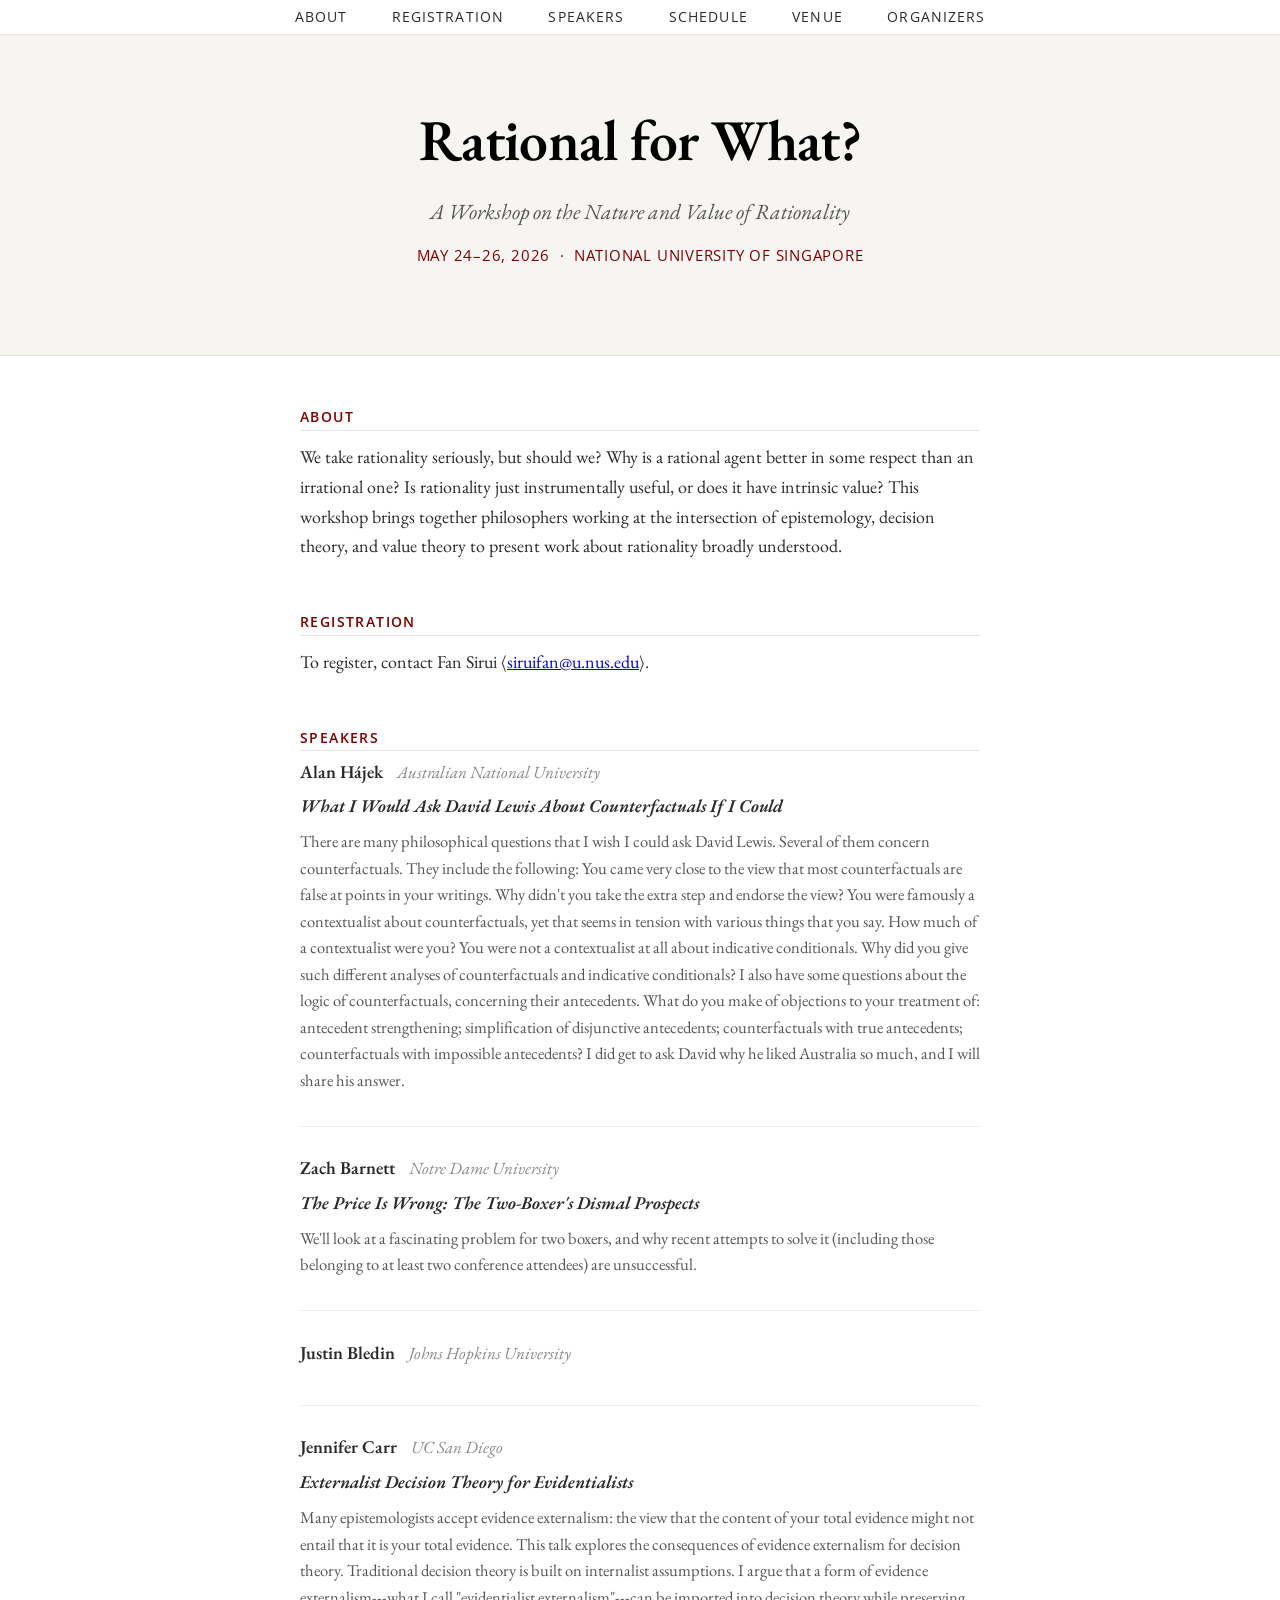
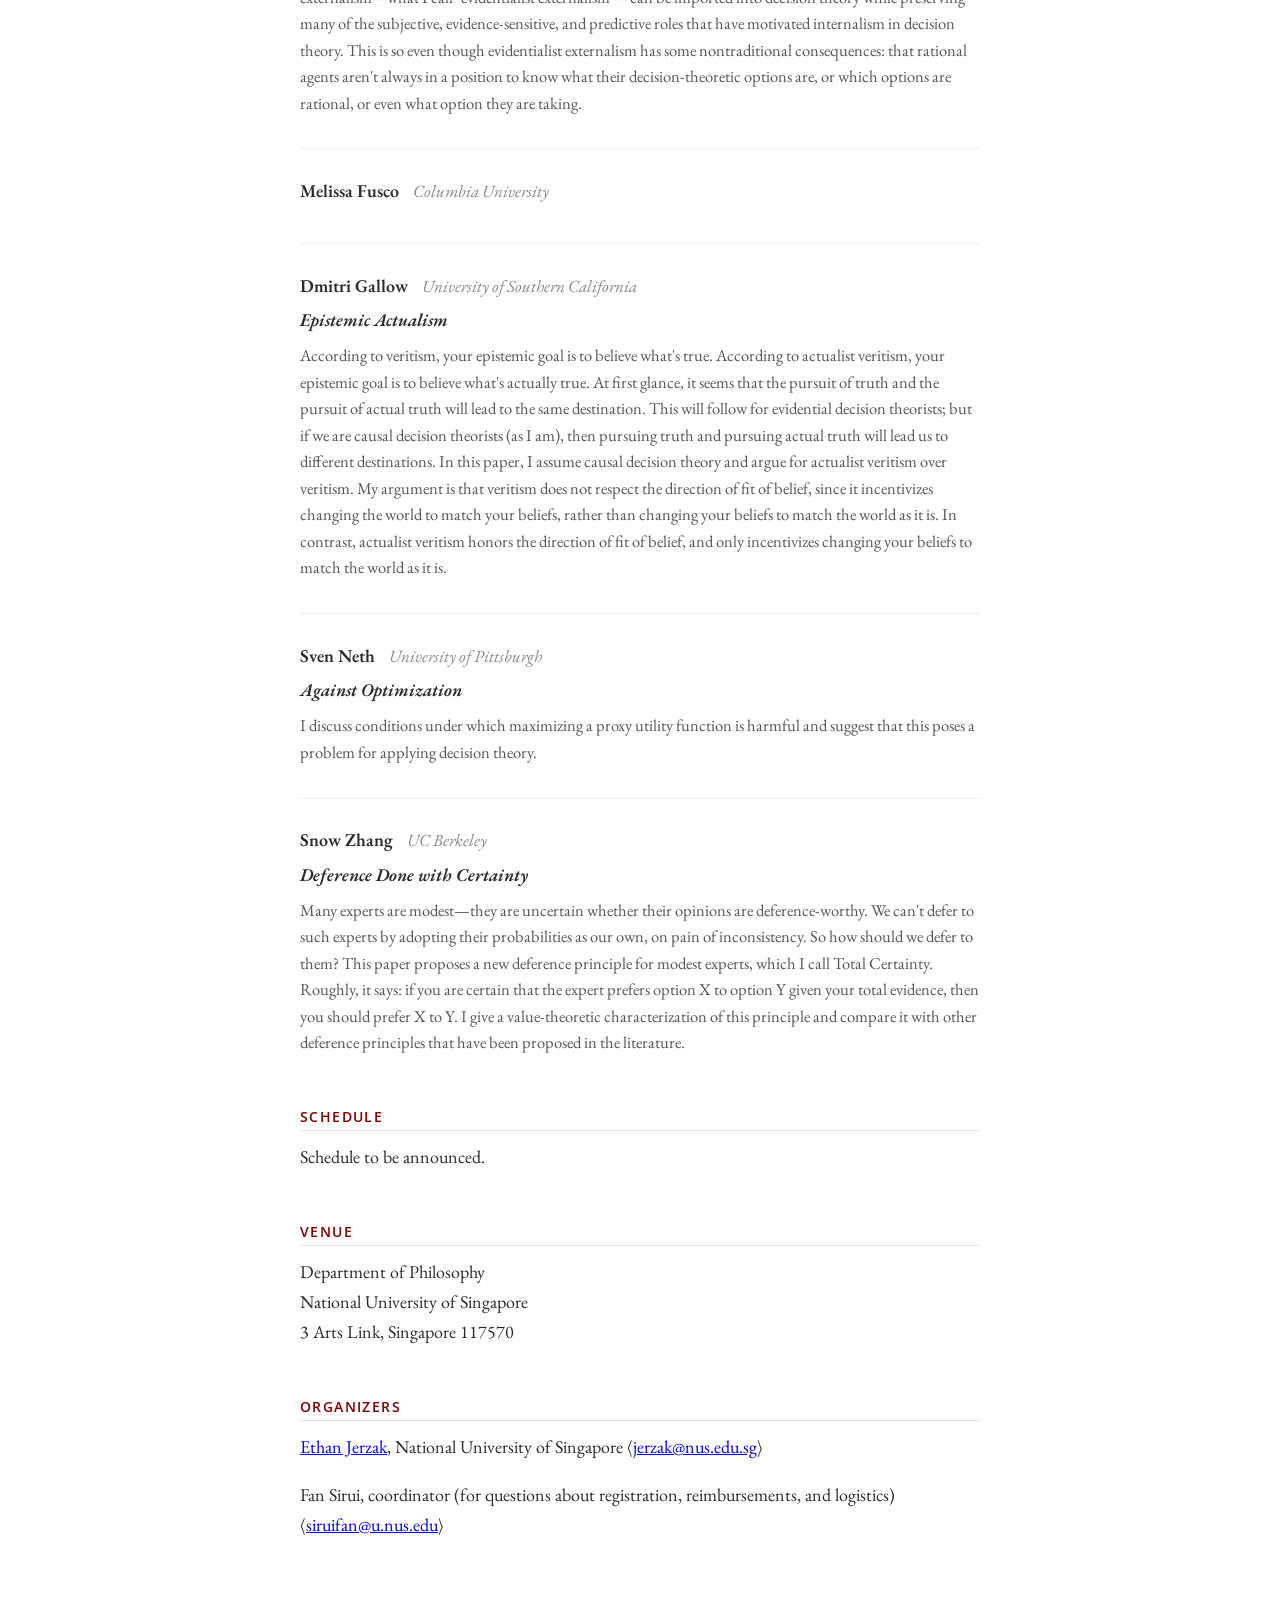
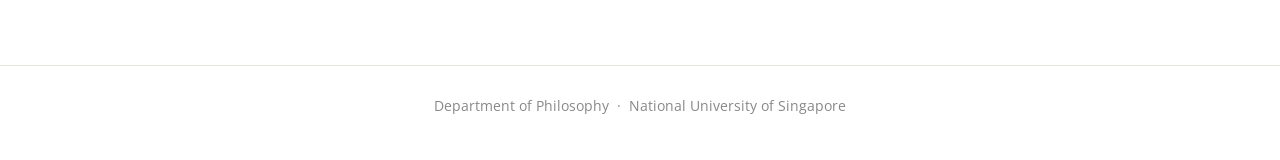
==== index.html @ e876db24 "Add registration" ====
<!DOCTYPE html>
<html lang="en">
<head>
  <meta name="viewport" content="width=device-width, initial-scale=1.0" />
  <meta http-equiv="Content-Type" content="text/html; charset=utf-8" />
  <title>Rational for What?</title>
  <link rel="stylesheet" href="conference.css" type="text/css" />
  <link href="https://fonts.googleapis.com/css2?family=EB+Garamond:ital,wght@0,400;0,600;1,400&family=Open+Sans:wght@400;600&display=swap" rel="stylesheet">
</head>
<body>

<nav>
  <a href="#about">about</a>
  <a href="#registration">registration</a>
  <a href="#speakers">speakers</a>
  <a href="#schedule">schedule</a>
  <a href="#venue">venue</a>
  <a href="#organizers">organizers</a>
</nav>

<header>
  <h1>Rational for What?</h1>
  <p class="subtitle">A Workshop on the Nature and Value of Rationality</p>
  <p class="details">May 24–26, 2026 &nbsp;·&nbsp; National University of Singapore</p>
</header>

<main>

  <section id="about">
    <h2>About</h2>
    <p>We take rationality seriously, but should we? Why is a rational agent better in some respect than an irrational one? Is rationality just instrumentally useful, or does it have intrinsic value? This workshop brings together philosophers working at the intersection of epistemology, decision theory, and value theory to present work about rationality broadly understood.</p>
  </section>

  <section id="registration">
    <h2>Registration</h2>
    <p>To register, contact Fan Sirui &langle;<a href="mailto:siruifan@u.nus.edu">siruifan@u.nus.edu</a>&rangle;.</p>
  </section>

  <section id="speakers">
    <h2>Speakers</h2>
    <div class="speaker-cards">

      <div class="speaker-card">
        <div class="speaker-header">
          <a class="name-link" href="https://researchportalplus.anu.edu.au/en/persons/alan-hajek/"><span class="name">Alan Hájek</span></a> <span class="affil">Australian National University</span>
        </div>
        <p class="talk-title">What I Would Ask David Lewis About Counterfactuals If I Could</p>
        <p class="talk-abstract">There are many philosophical questions that I wish I could ask David Lewis. Several of them concern counterfactuals. They include the following: You came very close to the view that most counterfactuals are false at points in your writings. Why didn't you take the extra step and endorse the view? You were famously a contextualist about counterfactuals, yet that seems in tension with various things that you say. How much of a contextualist were you? You were not a contextualist at all about indicative conditionals. Why did you give such different analyses of counterfactuals and indicative conditionals? I also have some questions about the logic of counterfactuals, concerning their antecedents. What do you make of objections to your treatment of: antecedent strengthening; simplification of disjunctive antecedents; counterfactuals with true antecedents; counterfactuals with impossible antecedents? I did get to ask David why he liked Australia so much, and I will share his answer.</p>
      </div>

      <div class="speaker-card">
        <div class="speaker-header">
          <a class="name-link" href="https://sites.google.com/view/zachbarnett"><span class="name">Zach Barnett</span></a> <span class="affil">Notre Dame University</span>
        </div>
        <p class="talk-title">The Price Is Wrong: The Two-Boxer's Dismal Prospects</p>
        <p class="talk-abstract">We'll look at a fascinating problem for two boxers, and why recent attempts to solve it (including those belonging to at least two conference attendees) are unsuccessful.</p>
      </div>

      <div class="speaker-card">
        <div class="speaker-header">
          <a class="name-link" href="https://www.jbledin.com/"><span class="name">Justin Bledin</span></a> <span class="affil">Johns Hopkins University</span>
        </div>
      </div>

      <div class="speaker-card">
        <div class="speaker-header">
          <a class="name-link" href="https://philosophyfaculty.ucsd.edu/~j2carr/"><span class="name">Jennifer Carr</span></a> <span class="affil">UC San Diego</span>
        </div>
        <p class="talk-title">Externalist Decision Theory for Evidentialists</p>
        <p class="talk-abstract">Many epistemologists accept <em>evidence externalism</em>: the view that the content of your total evidence might not entail that it is your total evidence. This talk explores the consequences of evidence externalism for decision theory. Traditional decision theory is built on internalist assumptions. I argue that a form of evidence externalism---what I call "evidentialist externalism"---can be imported into decision theory while preserving many of the subjective, evidence-sensitive, and predictive roles that have motivated internalism in decision theory. This is so even though evidentialist externalism has some nontraditional consequences: that rational agents aren't always in a position to know what their decision-theoretic options are, or which options are rational, or even what option they are taking.</p>
      </div>

      <div class="speaker-card">
        <div class="speaker-header">
          <a class="name-link" href="https://philosophy.columbia.edu/content/melissa-fusco"><span class="name">Melissa Fusco</span></a> <span class="affil">Columbia University</span>
        </div>
      </div>

      <div class="speaker-card">
        <div class="speaker-header">
          <a class="name-link" href="https://www.jdmitrigallow.com/"><span class="name">Dmitri Gallow</span></a> <span class="affil">University of Southern California</span>
        </div>
        <p class="talk-title">Epistemic Actualism</p>
        <p class="talk-abstract">According to veritism, your epistemic goal is to believe what's true. According to <em>actualist</em> veritism, your epistemic goal is to believe what's <em>actually</em> true. At first glance, it seems that the pursuit of truth and the pursuit of actual truth will lead to the same destination. This will follow for evidential decision theorists; but if we are causal decision theorists (as I am), then pursuing truth and pursuing actual truth will lead us to different destinations. In this paper, I assume causal decision theory and argue for actualist veritism over veritism. My argument is that veritism does not respect the direction of fit of belief, since it incentivizes changing the world to match your beliefs, rather than changing your beliefs to match the world as it is. In contrast, actualist veritism honors the direction of fit of belief, and only incentivizes changing your beliefs to match the world as it is.</p>
      </div>

      <div class="speaker-card">
        <div class="speaker-header">
          <a class="name-link" href="https://www.ocf.berkeley.edu/~nethsven/"><span class="name">Sven Neth</span></a> <span class="affil">University of Pittsburgh</span>
        </div>
        <p class="talk-title">Against Optimization</p>
        <p class="talk-abstract">I discuss conditions under which maximizing a proxy utility function is harmful and suggest that this poses a problem for applying decision theory.</p>
      </div>

      <div class="speaker-card">
        <div class="speaker-header">
          <a class="name-link" href="https://sites.google.com/berkeley.edu/xueyin-snow-zhang"><span class="name">Snow Zhang</span></a> <span class="affil">UC Berkeley</span>
        </div>
        <p class="talk-title">Deference Done with Certainty</p>
        <p class="talk-abstract">Many experts are modest&mdash;they are uncertain whether their opinions are deference-worthy. We can't defer to such experts by adopting their probabilities as our own, on pain of inconsistency. So how should we defer to them? This paper proposes a new deference principle for modest experts, which I call Total Certainty. Roughly, it says: if you are certain that the expert prefers option X to option Y given your total evidence, then you should prefer X to Y. I give a value-theoretic characterization of this principle and compare it with other deference principles that have been proposed in the literature.</p>
      </div>

    </div>
  </section>

  <section id="schedule">
    <h2>Schedule</h2>
    <p>Schedule to be announced.</p>
  </section>

  <section id="venue">
    <h2>Venue</h2>
    <p>Department of Philosophy<br>
    National University of Singapore<br>
    3 Arts Link, Singapore 117570</p>
  </section>

  <section id="organizers">
    <h2>Organizers</h2>
    <p><a href="https://ocf.berkeley.edu/~jerzak">Ethan Jerzak</a>, National University of Singapore &langle;<a href="mailto:jerzak@nus.edu.sg">jerzak@nus.edu.sg</a>&rangle;</p>
    <p>Fan Sirui, coordinator (for questions about registration, reimbursements, and logistics) &langle;<a href="mailto:siruifan@u.nus.edu">siruifan@u.nus.edu</a>&rangle;</p>
  </section>

</main>

<footer>
  <p>Department of Philosophy &nbsp;·&nbsp; National University of Singapore</p>
</footer>

</body>
</html>
---- conference.css ----
@import url("reset.css");

:root {
  --maroon: #800000;
  --text: #2a2a2a;
  --light: #f7f5f2;
  --muted: #888;
  --max-width: 680px;
}

html {
  font-family: 'EB Garamond', Georgia, serif;
  font-size: 18px;
  background: white;
  color: var(--text);
}

body {
  margin: 0;
  padding: 0;
}

/* ── Nav ── */

nav {
  position: fixed;
  top: 0;
  left: 0;
  right: 0;
  background: white;
  border-bottom: 1px solid #e8e4e0;
  padding: 0.7em 0;
  text-align: center;
  z-index: 100;
  font-family: 'Open Sans', sans-serif;
  font-size: 0.78rem;
  letter-spacing: 0.08em;
  text-transform: uppercase;
}

nav a {
  color: var(--text);
  text-decoration: none;
  margin: 0 1.4em;
}

nav a:hover {
  color: var(--maroon);
}

/* ── Header ── */

header {
  background: var(--light);
  text-align: center;
  padding: 6em 2em 4em;
  border-bottom: 1px solid #e8e4e0;
}

h1 {
  font-size: 3.2em;
  font-weight: 600;
  letter-spacing: -0.01em;
  line-height: 1.1;
  margin-bottom: 0.4em;
  color: black;
}

.subtitle {
  font-style: italic;
  font-size: 1.2em;
  color: #555;
  margin-bottom: 0.6em;
}

.details {
  font-family: 'Open Sans', sans-serif;
  font-size: 0.85rem;
  letter-spacing: 0.05em;
  text-transform: uppercase;
  color: var(--maroon);
}

/* ── Main content ── */

main {
  max-width: var(--max-width);
  margin: 0 auto;
  padding: 3em 2em 4em;
}

section {
  margin-bottom: 3em;
}

h2 {
  font-family: 'Open Sans', sans-serif;
  font-size: 0.78rem;
  font-weight: 600;
  letter-spacing: 0.1em;
  text-transform: uppercase;
  color: var(--maroon);
  margin-bottom: 0.8em;
  padding-bottom: 0.4em;
  border-bottom: 1px solid #e8e4e0;
}


p {
  line-height: 1.65;
  margin-bottom: 1em;
}

/* ── Speaker list ── */

.speaker-list {
  list-style: none;
  padding: 0;
  margin: 0;
}

.speaker-list li {
  padding: 0.55em 0;
  border-bottom: 1px solid #eee;
  display: flex;
  align-items: baseline;
  gap: 0.8em;
}

.speaker-list li:first-child {
  border-top: 1px solid #eee;
}

.name {
  font-weight: 600;
  min-width: 170px;
}

.name-link {
  color: inherit;
  text-decoration: none;
}

.name-link:hover {
  color: var(--maroon);
}

.affil {
  color: var(--muted);
  font-style: italic;
  font-size: 0.95em;
}

/* ── Speaker cards ── */

.speaker-cards {
  display: flex;
  flex-direction: column;
  gap: 1.8em;
}

.speaker-card {
  border-bottom: 1px solid #eee;
  padding-bottom: 1.8em;
}

.speaker-card:last-child {
  border-bottom: none;
  padding-bottom: 0;
}

.speaker-header {
  display: flex;
  align-items: baseline;
  gap: 0.8em;
  margin-bottom: 0.6em;
}

.talk-title {
  font-weight: 600;
  font-style: italic;
  margin-bottom: 0.4em;
}

.talk-abstract {
  color: #555;
  font-size: 0.92em;
  line-height: 1.6;
  margin-bottom: 0;
}

.editor-note {
  color: var(--muted);
  font-size: 0.85em;
  margin-top: 0.6em;
}

/* ── Footer ── */

footer {
  text-align: center;
  padding: 2em;
  font-family: 'Open Sans', sans-serif;
  font-size: 0.78rem;
  color: var(--muted);
  border-top: 1px solid #e8e4e0;
}

footer a {
  color: var(--muted);
  text-decoration: none;
}

footer a:hover {
  color: var(--maroon);
}

/* ── Mobile ── */

@media (max-width: 600px) {
  h1 {
    font-size: 2.2em;
  }

  nav a {
    margin: 0 0.8em;
  }

  .speaker-list li {
    flex-direction: column;
    gap: 0.1em;
  }

  .name {
    min-width: unset;
  }
}
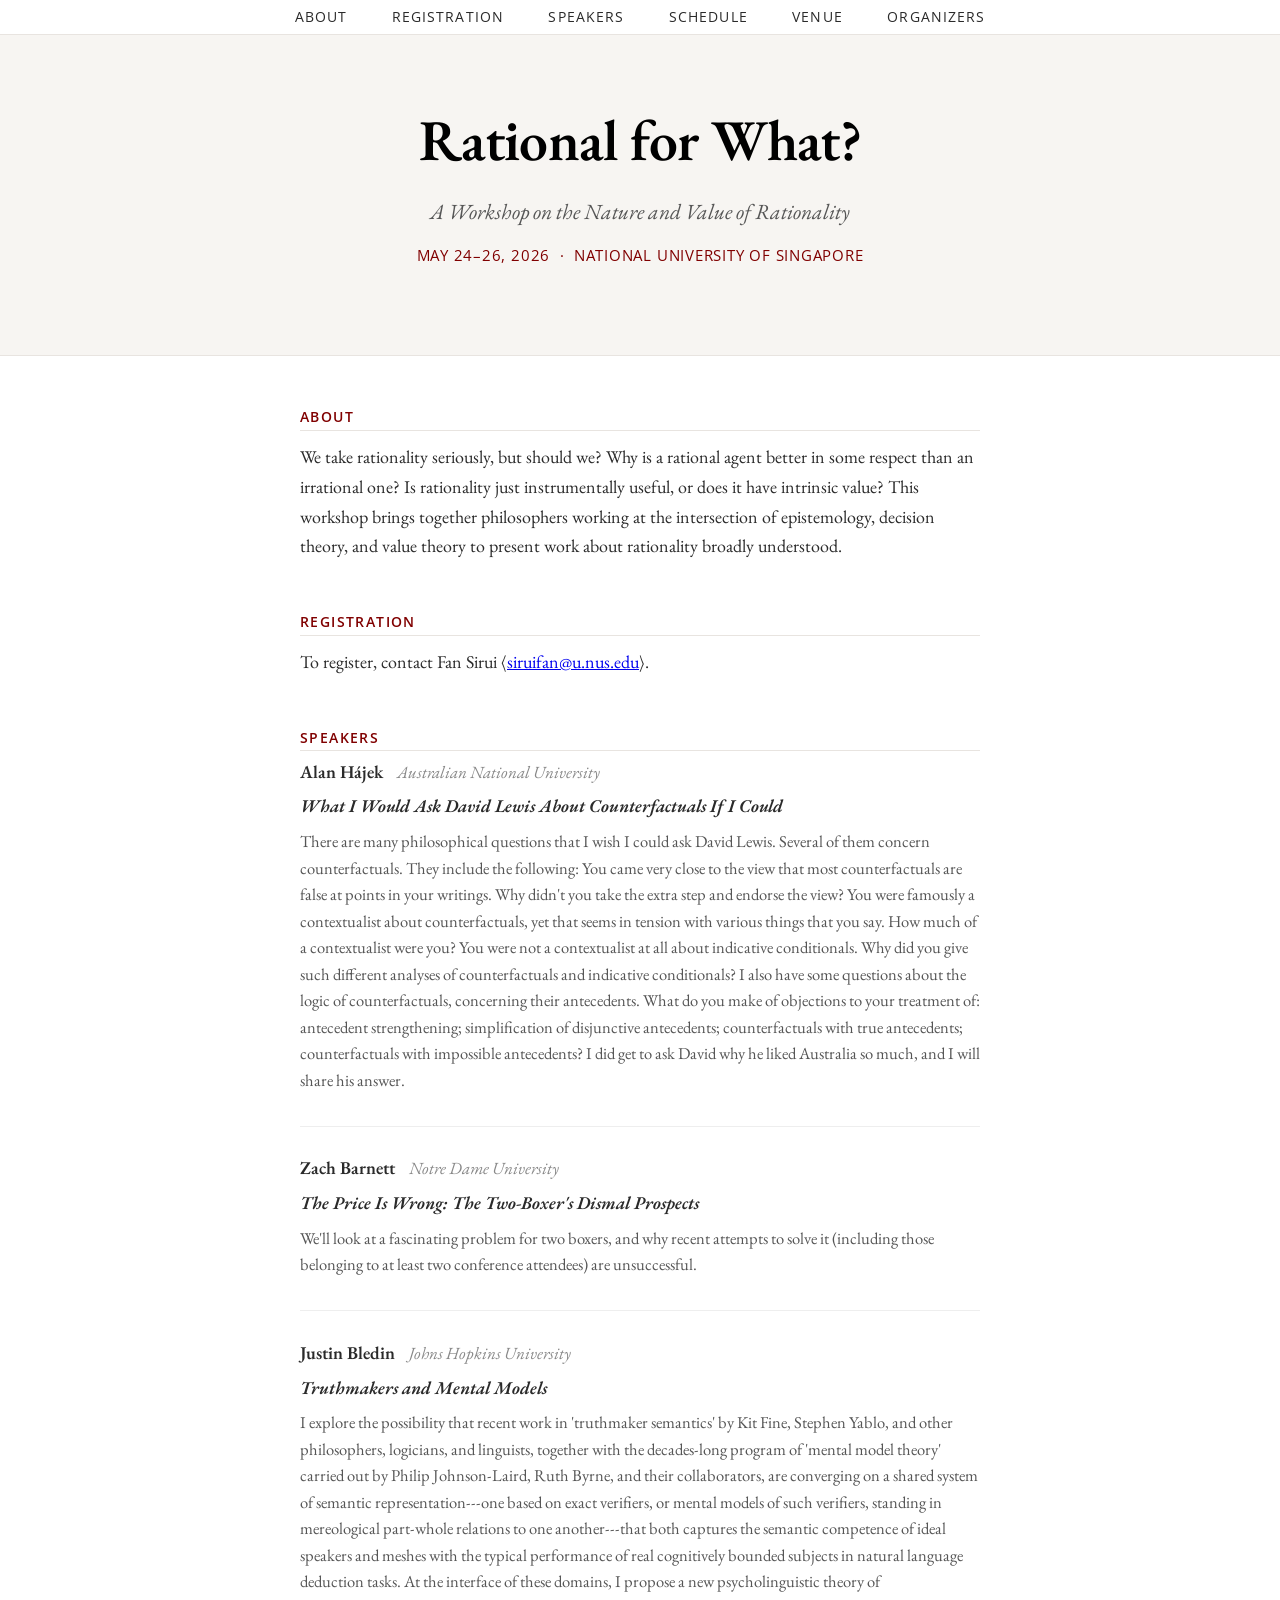
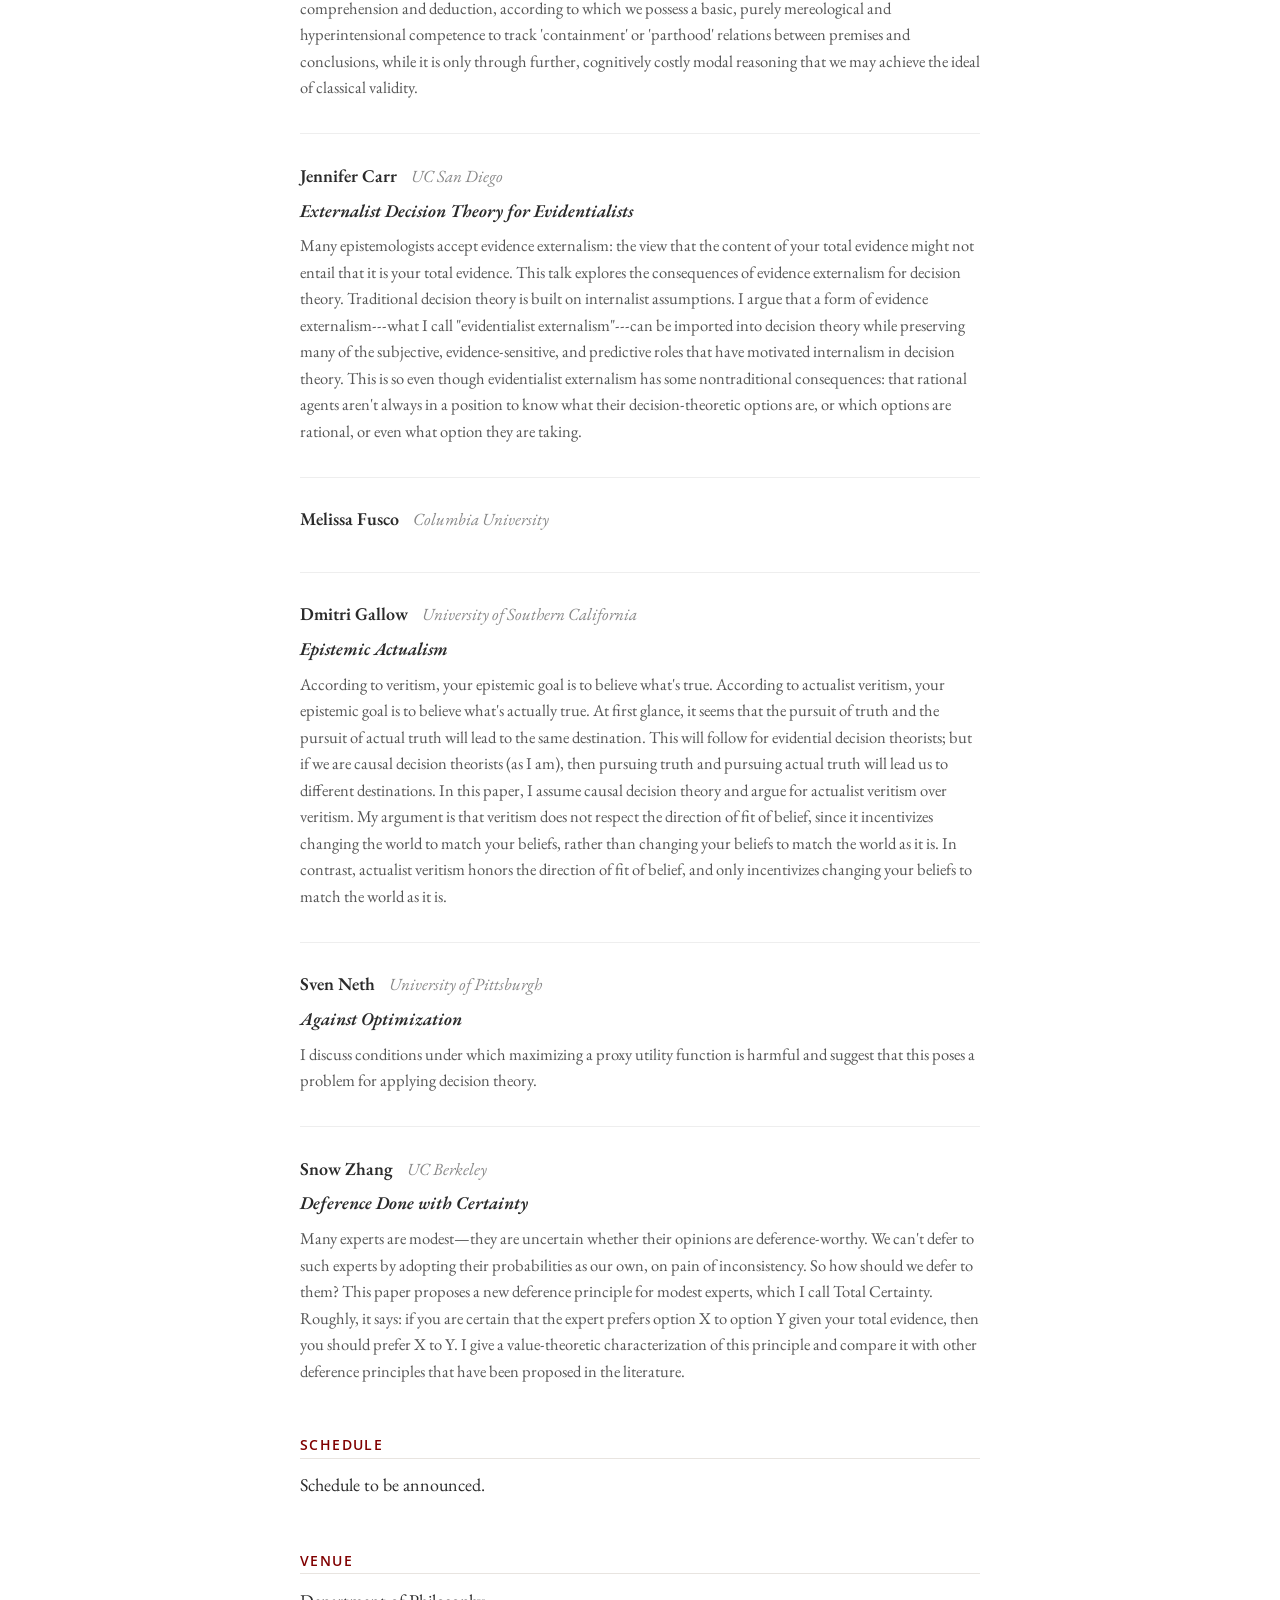
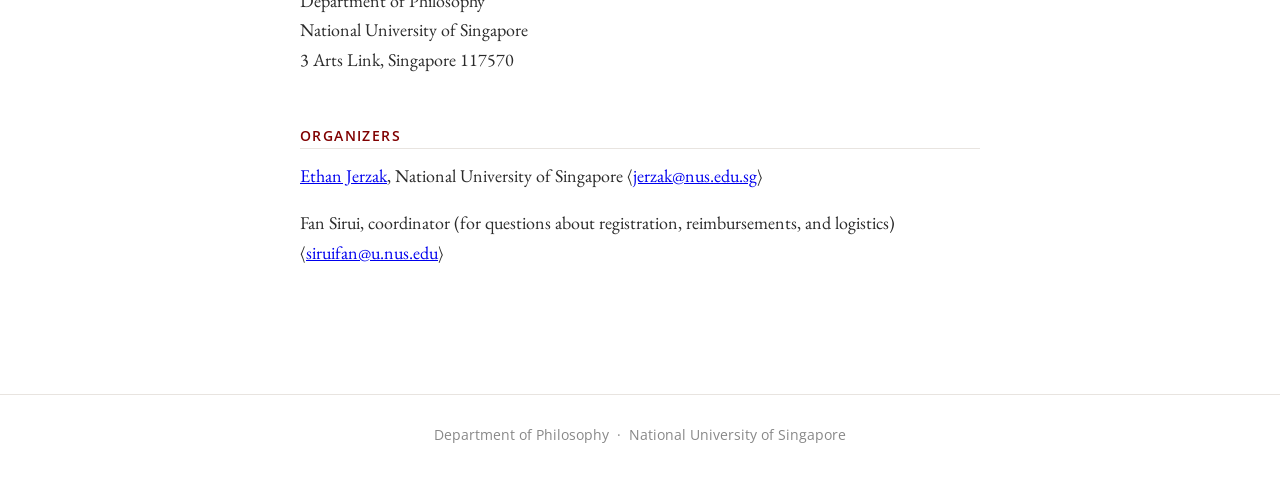
==== commit 4a7a692f: "Add Justin talk" ====
--- a/index.html
+++ b/index.html
@@ -60,6 +60,8 @@
         <div class="speaker-header">
           <a class="name-link" href="https://www.jbledin.com/"><span class="name">Justin Bledin</span></a> <span class="affil">Johns Hopkins University</span>
         </div>
+        <p class="talk-title">Truthmakers and Mental Models</p>
+        <p class="talk-abstract">I explore the possibility that recent work in 'truthmaker semantics' by Kit Fine, Stephen Yablo, and other philosophers, logicians, and linguists, together with the decades-long program of 'mental model theory' carried out by Philip Johnson-Laird, Ruth Byrne, and their collaborators, are converging on a shared system of semantic representation---one based on exact verifiers, or mental models of such verifiers, standing in mereological part-whole relations to one another---that both captures the semantic competence of ideal speakers and meshes with the typical performance of real cognitively bounded subjects in natural language deduction tasks. At the interface of these domains, I propose a new psycholinguistic theory of comprehension and deduction, according to which we possess a basic, purely mereological and hyperintensional competence to track 'containment' or 'parthood' relations between premises and conclusions, while it is only through further, cognitively costly modal reasoning that we may achieve the ideal of classical validity.</p>
       </div>
 
       <div class="speaker-card">
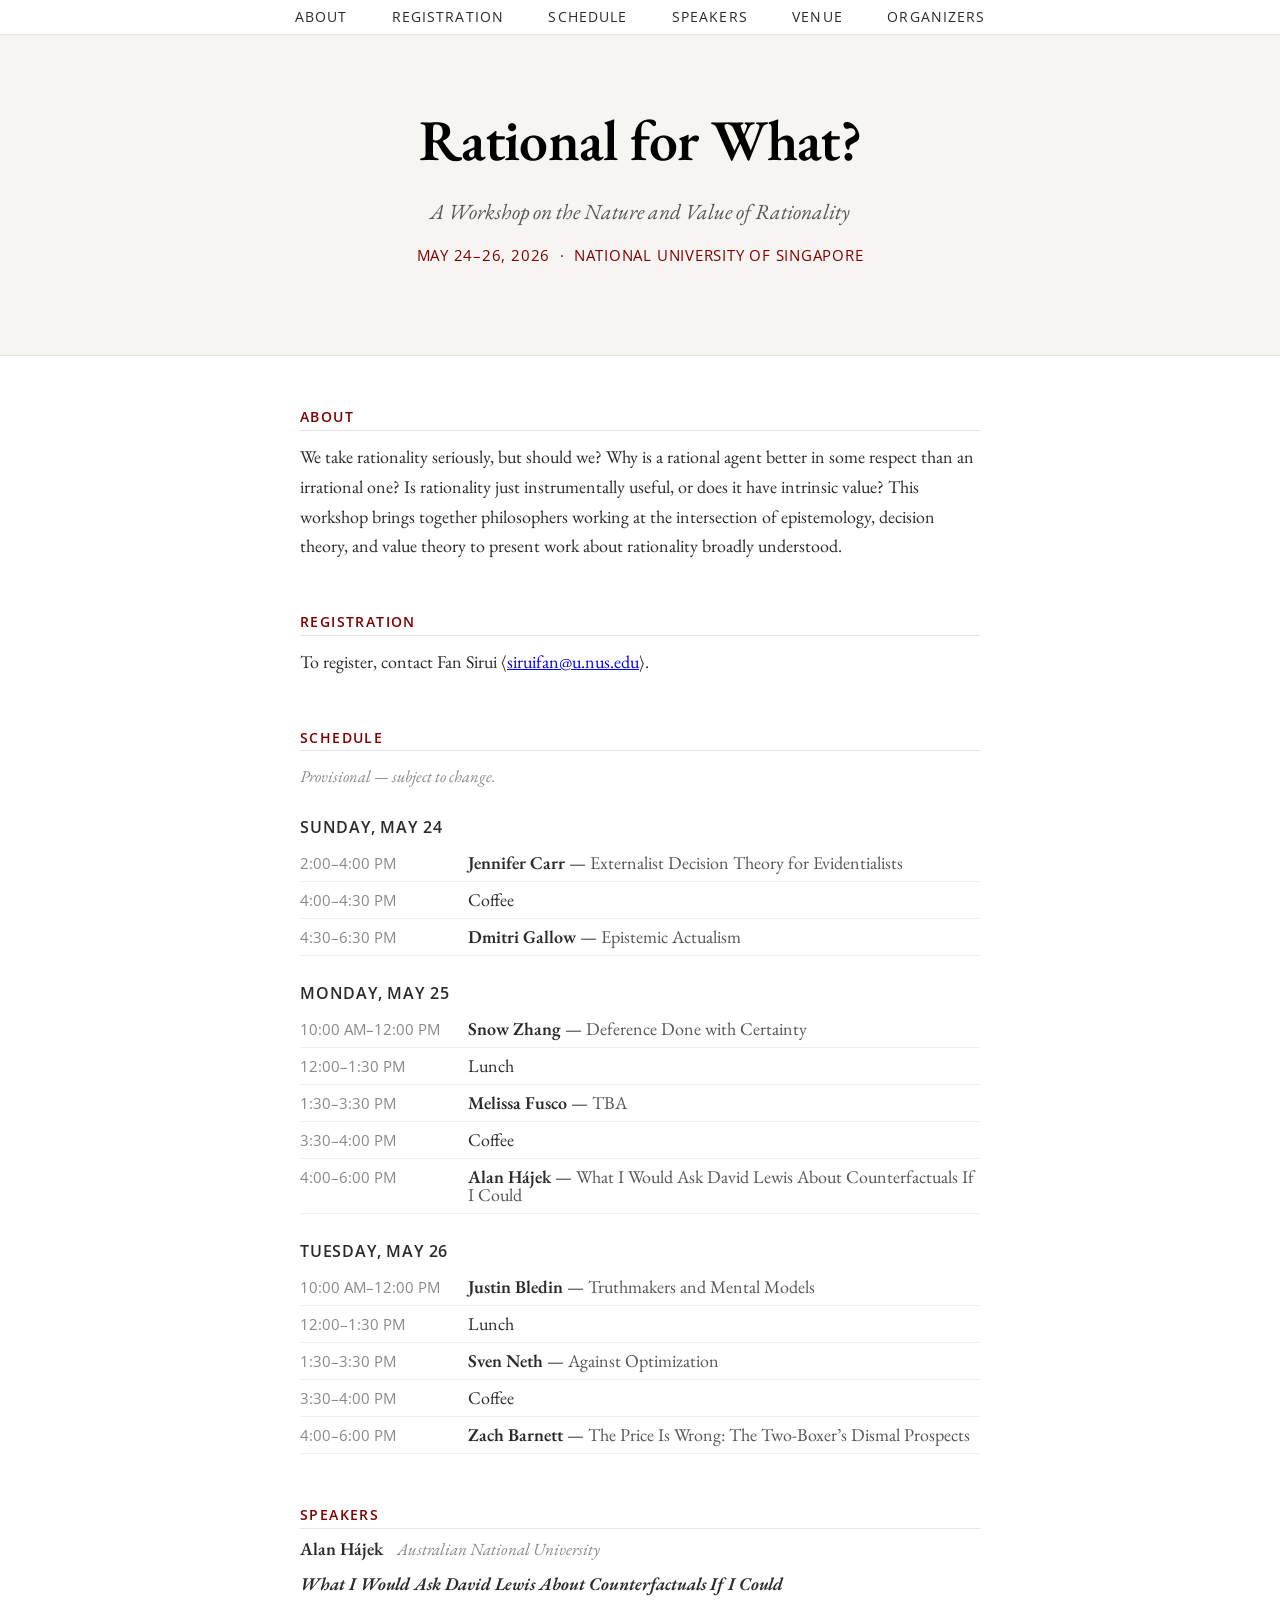
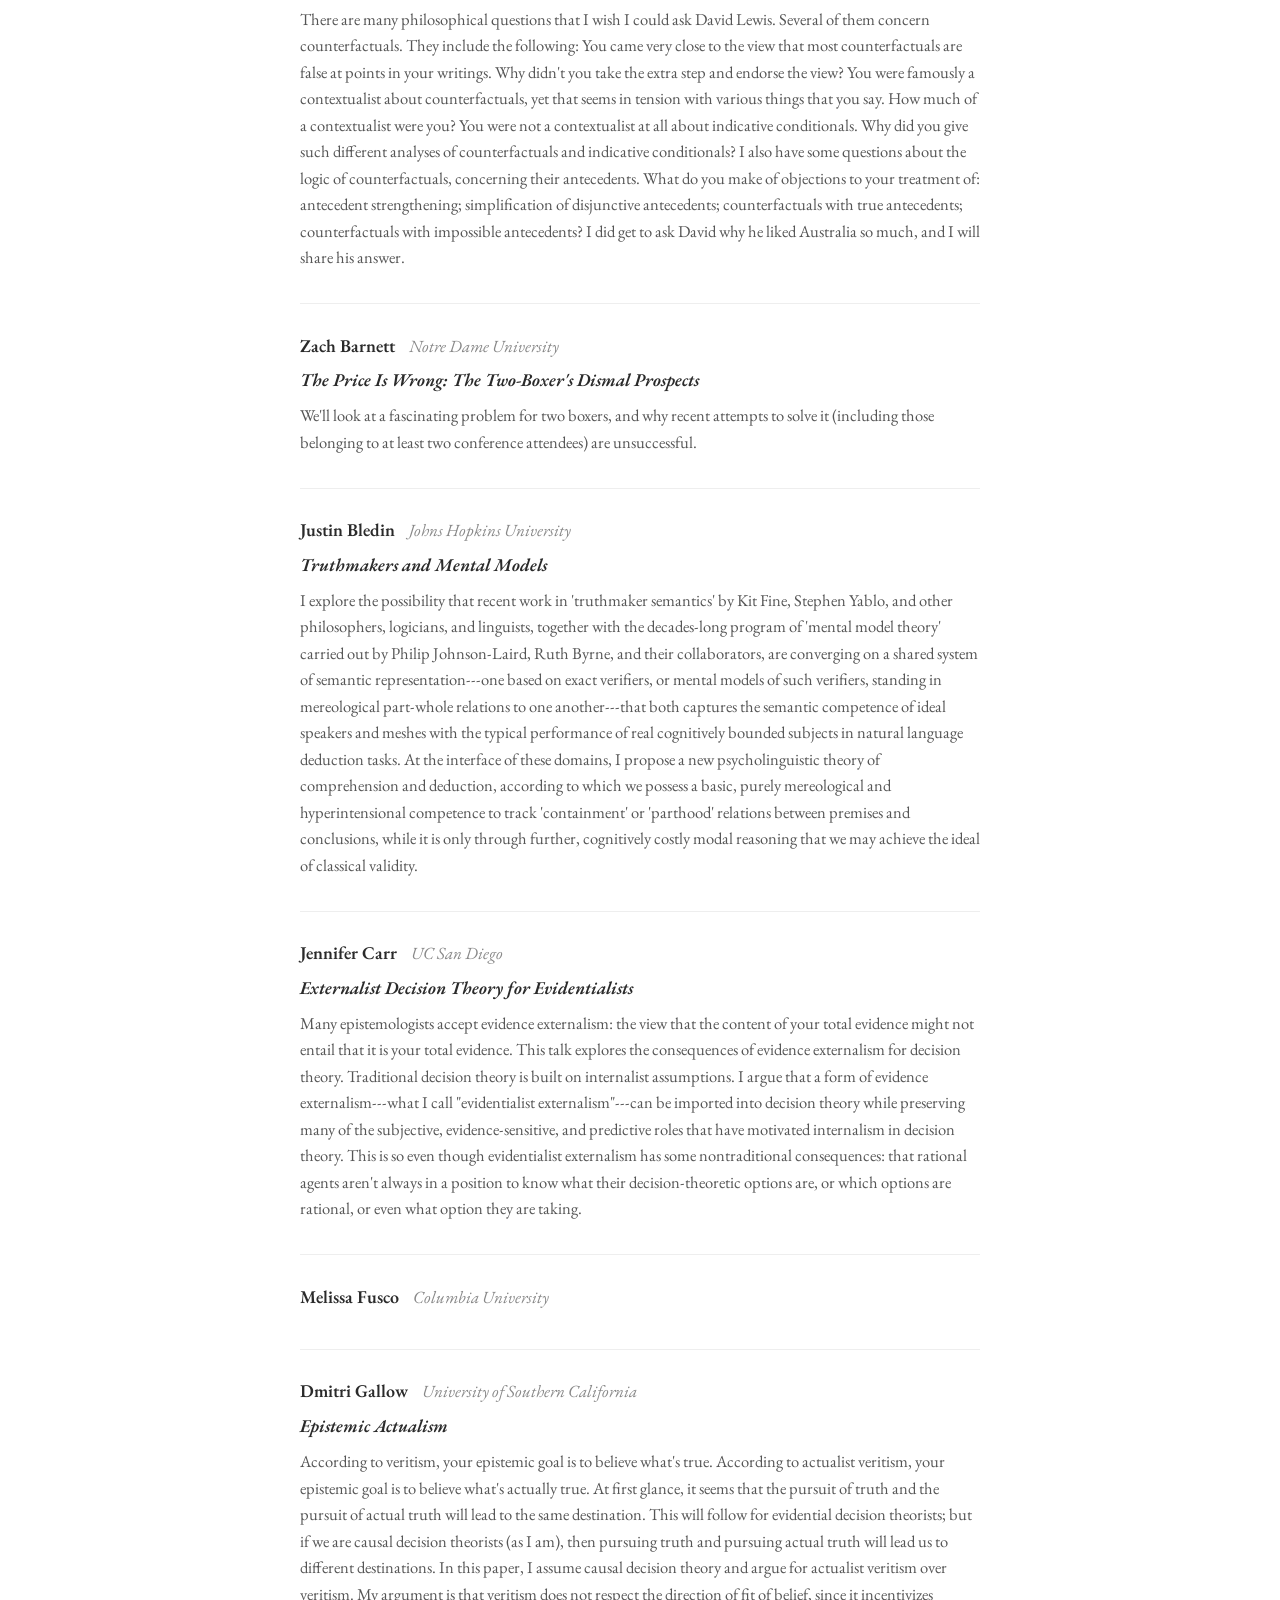
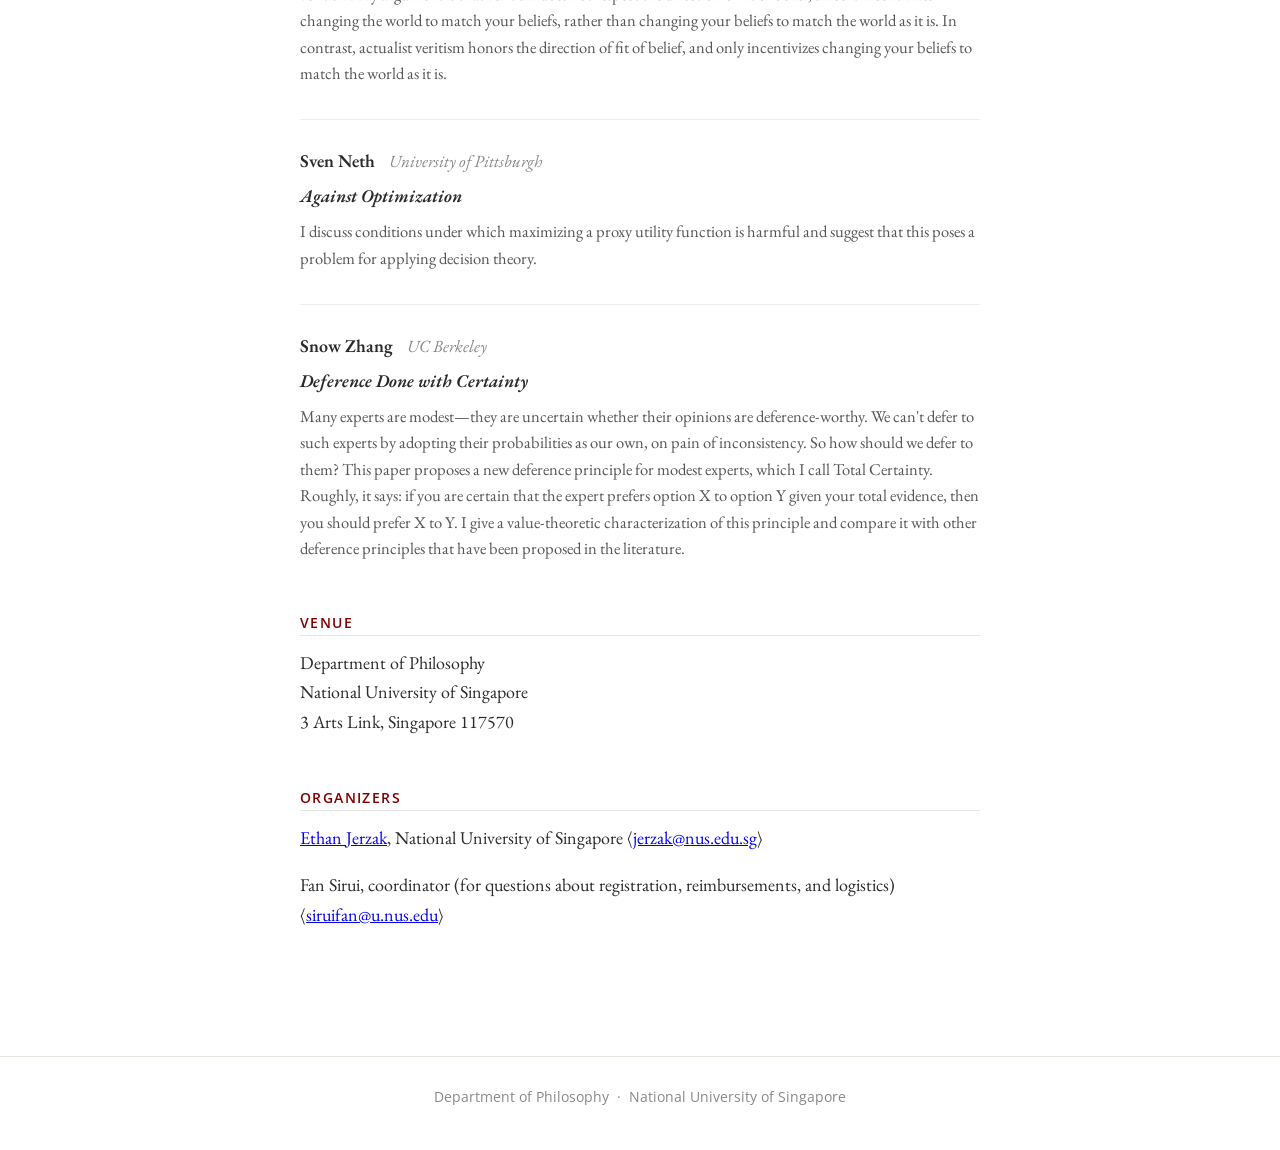
==== commit e45ee108: "Schedule up" ====
--- a/index.html
+++ b/index.html
@@ -12,8 +12,8 @@
 <nav>
   <a href="#about">about</a>
   <a href="#registration">registration</a>
+  <a href="#schedule">schedule</a>
   <a href="#speakers">speakers</a>
-  <a href="#schedule">schedule</a>
   <a href="#venue">venue</a>
   <a href="#organizers">organizers</a>
 </nav>
@@ -36,11 +36,41 @@
     <p>To register, contact Fan Sirui &langle;<a href="mailto:siruifan@u.nus.edu">siruifan@u.nus.edu</a>&rangle;.</p>
   </section>
 
+  <section id="schedule">
+    <h2>Schedule</h2>
+    <p class="schedule-note">Provisional &mdash; subject to change.</p>
+
+    <h3 class="schedule-day">Sunday, May 24</h3>
+    <ul class="schedule-list">
+      <li><span class="time">2:00&ndash;4:00 PM</span><span class="entry"><span class="sched-speaker">Jennifer Carr</span> &mdash; <a class="sched-title-link" href="#speaker-carr"><em class="sched-title">Externalist Decision Theory for Evidentialists</em></a></span></li>
+      <li><span class="time">4:00&ndash;4:30 PM</span><span class="entry">Coffee</span></li>
+      <li><span class="time">4:30&ndash;6:30 PM</span><span class="entry"><span class="sched-speaker">Dmitri Gallow</span> &mdash; <a class="sched-title-link" href="#speaker-gallow"><em class="sched-title">Epistemic Actualism</em></a></span></li>
+    </ul>
+
+    <h3 class="schedule-day">Monday, May 25</h3>
+    <ul class="schedule-list">
+      <li><span class="time">10:00 AM&ndash;12:00 PM</span><span class="entry"><span class="sched-speaker">Snow Zhang</span> &mdash; <a class="sched-title-link" href="#speaker-zhang"><em class="sched-title">Deference Done with Certainty</em></a></span></li>
+      <li><span class="time">12:00&ndash;1:30 PM</span><span class="entry">Lunch</span></li>
+      <li><span class="time">1:30&ndash;3:30 PM</span><span class="entry"><span class="sched-speaker">Melissa Fusco</span> &mdash; <a class="sched-title-link" href="#speaker-fusco"><em class="sched-title">TBA</em></a></span></li>
+      <li><span class="time">3:30&ndash;4:00 PM</span><span class="entry">Coffee</span></li>
+      <li><span class="time">4:00&ndash;6:00 PM</span><span class="entry"><span class="sched-speaker">Alan H&aacute;jek</span> &mdash; <a class="sched-title-link" href="#speaker-hajek"><em class="sched-title">What I Would Ask David Lewis About Counterfactuals If I Could</em></a></span></li>
+    </ul>
+
+    <h3 class="schedule-day">Tuesday, May 26</h3>
+    <ul class="schedule-list">
+      <li><span class="time">10:00 AM&ndash;12:00 PM</span><span class="entry"><span class="sched-speaker">Justin Bledin</span> &mdash; <a class="sched-title-link" href="#speaker-bledin"><em class="sched-title">Truthmakers and Mental Models</em></a></span></li>
+      <li><span class="time">12:00&ndash;1:30 PM</span><span class="entry">Lunch</span></li>
+      <li><span class="time">1:30&ndash;3:30 PM</span><span class="entry"><span class="sched-speaker">Sven Neth</span> &mdash; <a class="sched-title-link" href="#speaker-neth"><em class="sched-title">Against Optimization</em></a></span></li>
+      <li><span class="time">3:30&ndash;4:00 PM</span><span class="entry">Coffee</span></li>
+      <li><span class="time">4:00&ndash;6:00 PM</span><span class="entry"><span class="sched-speaker">Zach Barnett</span> &mdash; <a class="sched-title-link" href="#speaker-barnett"><em class="sched-title">The Price Is Wrong: The Two-Boxer&rsquo;s Dismal Prospects</em></a></span></li>
+    </ul>
+  </section>
+
   <section id="speakers">
     <h2>Speakers</h2>
     <div class="speaker-cards">
 
-      <div class="speaker-card">
+      <div class="speaker-card" id="speaker-hajek">
         <div class="speaker-header">
           <a class="name-link" href="https://researchportalplus.anu.edu.au/en/persons/alan-hajek/"><span class="name">Alan Hájek</span></a> <span class="affil">Australian National University</span>
         </div>
@@ -48,7 +78,7 @@
         <p class="talk-abstract">There are many philosophical questions that I wish I could ask David Lewis. Several of them concern counterfactuals. They include the following: You came very close to the view that most counterfactuals are false at points in your writings. Why didn't you take the extra step and endorse the view? You were famously a contextualist about counterfactuals, yet that seems in tension with various things that you say. How much of a contextualist were you? You were not a contextualist at all about indicative conditionals. Why did you give such different analyses of counterfactuals and indicative conditionals? I also have some questions about the logic of counterfactuals, concerning their antecedents. What do you make of objections to your treatment of: antecedent strengthening; simplification of disjunctive antecedents; counterfactuals with true antecedents; counterfactuals with impossible antecedents? I did get to ask David why he liked Australia so much, and I will share his answer.</p>
       </div>
 
-      <div class="speaker-card">
+      <div class="speaker-card" id="speaker-barnett">
         <div class="speaker-header">
           <a class="name-link" href="https://sites.google.com/view/zachbarnett"><span class="name">Zach Barnett</span></a> <span class="affil">Notre Dame University</span>
         </div>
@@ -56,7 +86,7 @@
         <p class="talk-abstract">We'll look at a fascinating problem for two boxers, and why recent attempts to solve it (including those belonging to at least two conference attendees) are unsuccessful.</p>
       </div>
 
-      <div class="speaker-card">
+      <div class="speaker-card" id="speaker-bledin">
         <div class="speaker-header">
           <a class="name-link" href="https://www.jbledin.com/"><span class="name">Justin Bledin</span></a> <span class="affil">Johns Hopkins University</span>
         </div>
@@ -64,7 +94,7 @@
         <p class="talk-abstract">I explore the possibility that recent work in 'truthmaker semantics' by Kit Fine, Stephen Yablo, and other philosophers, logicians, and linguists, together with the decades-long program of 'mental model theory' carried out by Philip Johnson-Laird, Ruth Byrne, and their collaborators, are converging on a shared system of semantic representation---one based on exact verifiers, or mental models of such verifiers, standing in mereological part-whole relations to one another---that both captures the semantic competence of ideal speakers and meshes with the typical performance of real cognitively bounded subjects in natural language deduction tasks. At the interface of these domains, I propose a new psycholinguistic theory of comprehension and deduction, according to which we possess a basic, purely mereological and hyperintensional competence to track 'containment' or 'parthood' relations between premises and conclusions, while it is only through further, cognitively costly modal reasoning that we may achieve the ideal of classical validity.</p>
       </div>
 
-      <div class="speaker-card">
+      <div class="speaker-card" id="speaker-carr">
         <div class="speaker-header">
           <a class="name-link" href="https://philosophyfaculty.ucsd.edu/~j2carr/"><span class="name">Jennifer Carr</span></a> <span class="affil">UC San Diego</span>
         </div>
@@ -72,13 +102,13 @@
         <p class="talk-abstract">Many epistemologists accept <em>evidence externalism</em>: the view that the content of your total evidence might not entail that it is your total evidence. This talk explores the consequences of evidence externalism for decision theory. Traditional decision theory is built on internalist assumptions. I argue that a form of evidence externalism---what I call "evidentialist externalism"---can be imported into decision theory while preserving many of the subjective, evidence-sensitive, and predictive roles that have motivated internalism in decision theory. This is so even though evidentialist externalism has some nontraditional consequences: that rational agents aren't always in a position to know what their decision-theoretic options are, or which options are rational, or even what option they are taking.</p>
       </div>
 
-      <div class="speaker-card">
+      <div class="speaker-card" id="speaker-fusco">
         <div class="speaker-header">
           <a class="name-link" href="https://philosophy.columbia.edu/content/melissa-fusco"><span class="name">Melissa Fusco</span></a> <span class="affil">Columbia University</span>
         </div>
       </div>
 
-      <div class="speaker-card">
+      <div class="speaker-card" id="speaker-gallow">
         <div class="speaker-header">
           <a class="name-link" href="https://www.jdmitrigallow.com/"><span class="name">Dmitri Gallow</span></a> <span class="affil">University of Southern California</span>
         </div>
@@ -86,7 +116,7 @@
         <p class="talk-abstract">According to veritism, your epistemic goal is to believe what's true. According to <em>actualist</em> veritism, your epistemic goal is to believe what's <em>actually</em> true. At first glance, it seems that the pursuit of truth and the pursuit of actual truth will lead to the same destination. This will follow for evidential decision theorists; but if we are causal decision theorists (as I am), then pursuing truth and pursuing actual truth will lead us to different destinations. In this paper, I assume causal decision theory and argue for actualist veritism over veritism. My argument is that veritism does not respect the direction of fit of belief, since it incentivizes changing the world to match your beliefs, rather than changing your beliefs to match the world as it is. In contrast, actualist veritism honors the direction of fit of belief, and only incentivizes changing your beliefs to match the world as it is.</p>
       </div>
 
-      <div class="speaker-card">
+      <div class="speaker-card" id="speaker-neth">
         <div class="speaker-header">
           <a class="name-link" href="https://www.ocf.berkeley.edu/~nethsven/"><span class="name">Sven Neth</span></a> <span class="affil">University of Pittsburgh</span>
         </div>
@@ -94,7 +124,7 @@
         <p class="talk-abstract">I discuss conditions under which maximizing a proxy utility function is harmful and suggest that this poses a problem for applying decision theory.</p>
       </div>
 
-      <div class="speaker-card">
+      <div class="speaker-card" id="speaker-zhang">
         <div class="speaker-header">
           <a class="name-link" href="https://sites.google.com/berkeley.edu/xueyin-snow-zhang"><span class="name">Snow Zhang</span></a> <span class="affil">UC Berkeley</span>
         </div>
@@ -103,11 +133,6 @@
       </div>
 
     </div>
-  </section>
-
-  <section id="schedule">
-    <h2>Schedule</h2>
-    <p>Schedule to be announced.</p>
   </section>
 
   <section id="venue">
--- a/conference.css
+++ b/conference.css
@@ -195,6 +195,64 @@
   margin-top: 0.6em;
 }
 
+/* ── Schedule ── */
+
+.schedule-note {
+  font-style: italic;
+  color: var(--muted);
+  font-size: 0.92em;
+}
+
+.schedule-day {
+  font-family: 'Open Sans', sans-serif;
+  font-size: 0.9rem;
+  font-weight: 600;
+  letter-spacing: 0.05em;
+  text-transform: uppercase;
+  margin-top: 1.8em;
+  margin-bottom: 0.6em;
+  color: var(--text);
+}
+
+.schedule-list {
+  list-style: none;
+  padding: 0;
+  margin: 0 0 1em 0;
+}
+
+.schedule-list li {
+  display: flex;
+  align-items: baseline;
+  gap: 1em;
+  padding: 0.5em 0;
+  border-bottom: 1px solid #eee;
+}
+
+.schedule-list .time {
+  font-family: 'Open Sans', sans-serif;
+  font-size: 0.82em;
+  color: var(--muted);
+  min-width: 150px;
+  flex-shrink: 0;
+}
+
+.schedule-list .sched-speaker {
+  font-weight: 600;
+}
+
+.schedule-list .sched-title {
+  color: #555;
+}
+
+.schedule-list .sched-title-link {
+  color: inherit;
+  text-decoration: none;
+}
+
+.schedule-list .sched-title-link:hover .sched-title {
+  color: var(--maroon);
+}
+
 /* ── Footer ── */
 
 footer {
@@ -234,4 +292,13 @@
   .name {
     min-width: unset;
   }
-}
+
+  .schedule-list li {
+    flex-direction: column;
+    gap: 0.15em;
+  }
+
+  .schedule-list .time {
+    min-width: unset;
+  }
+}
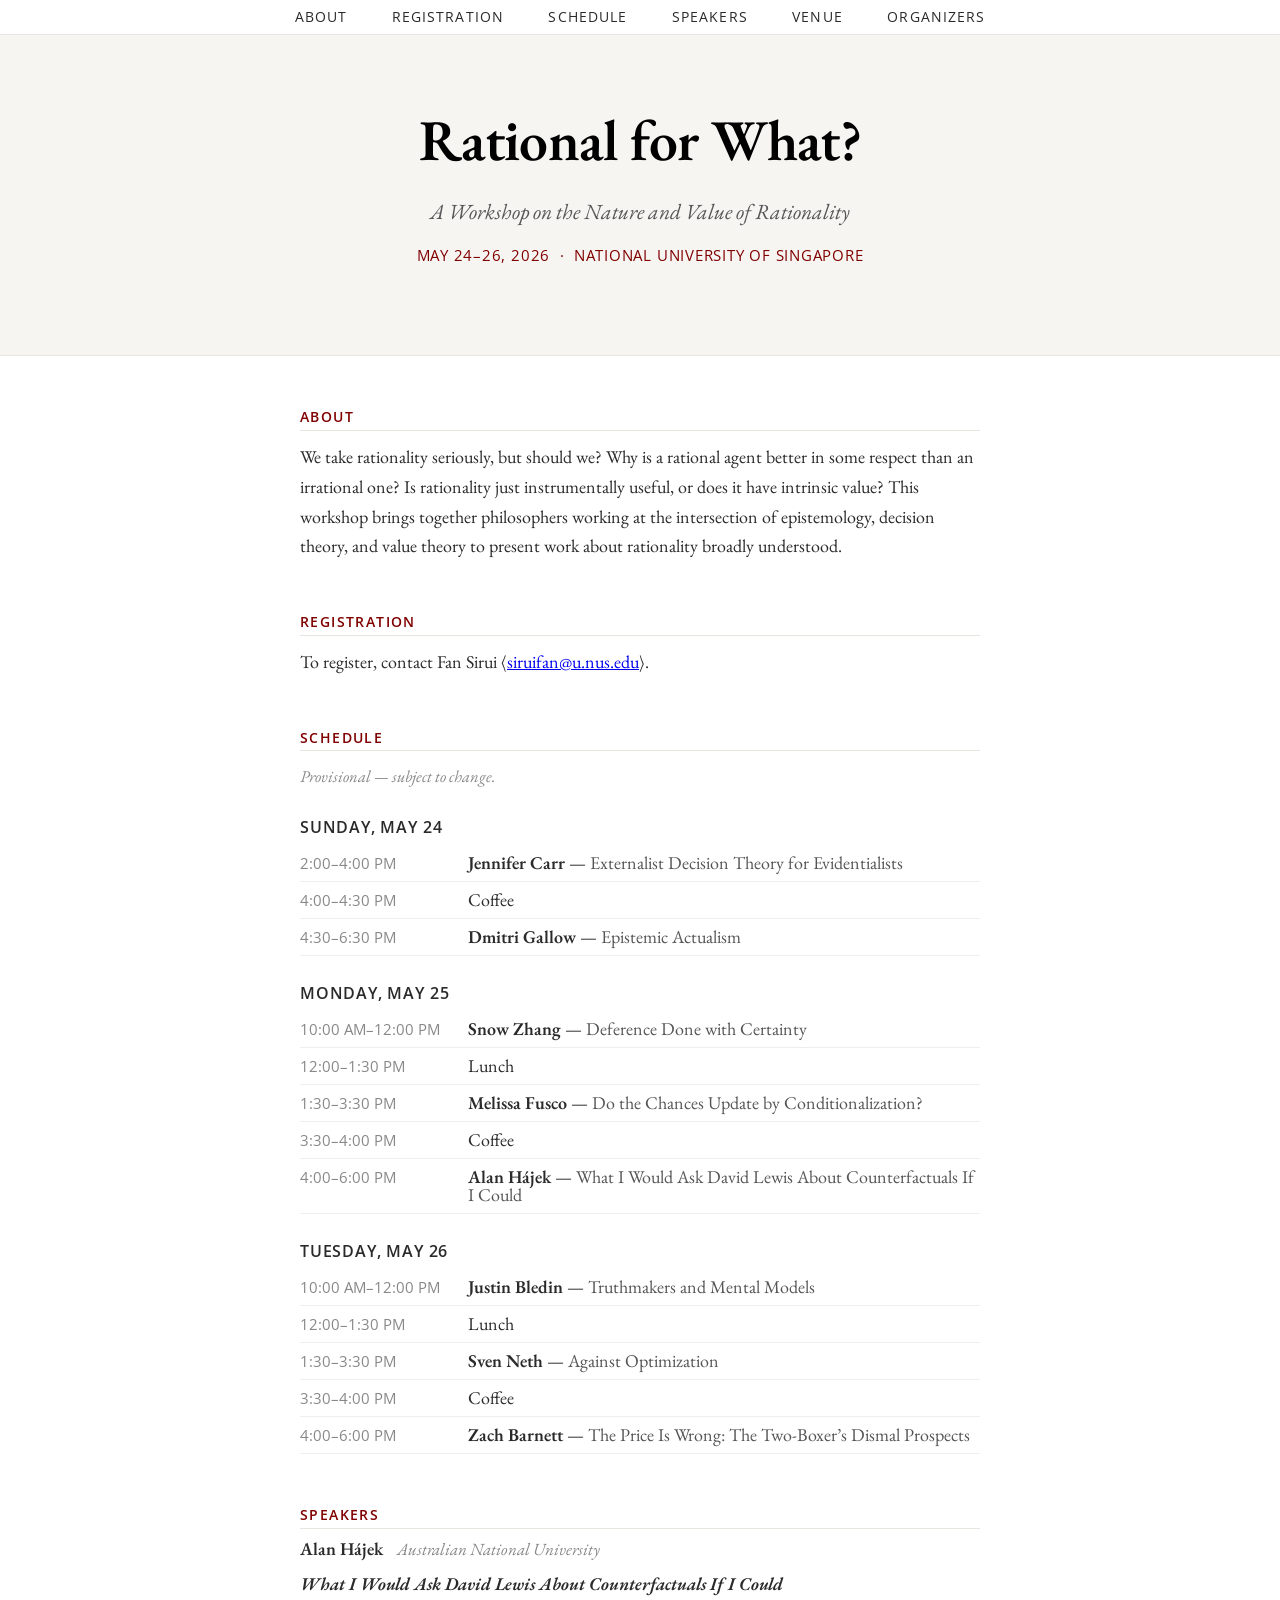
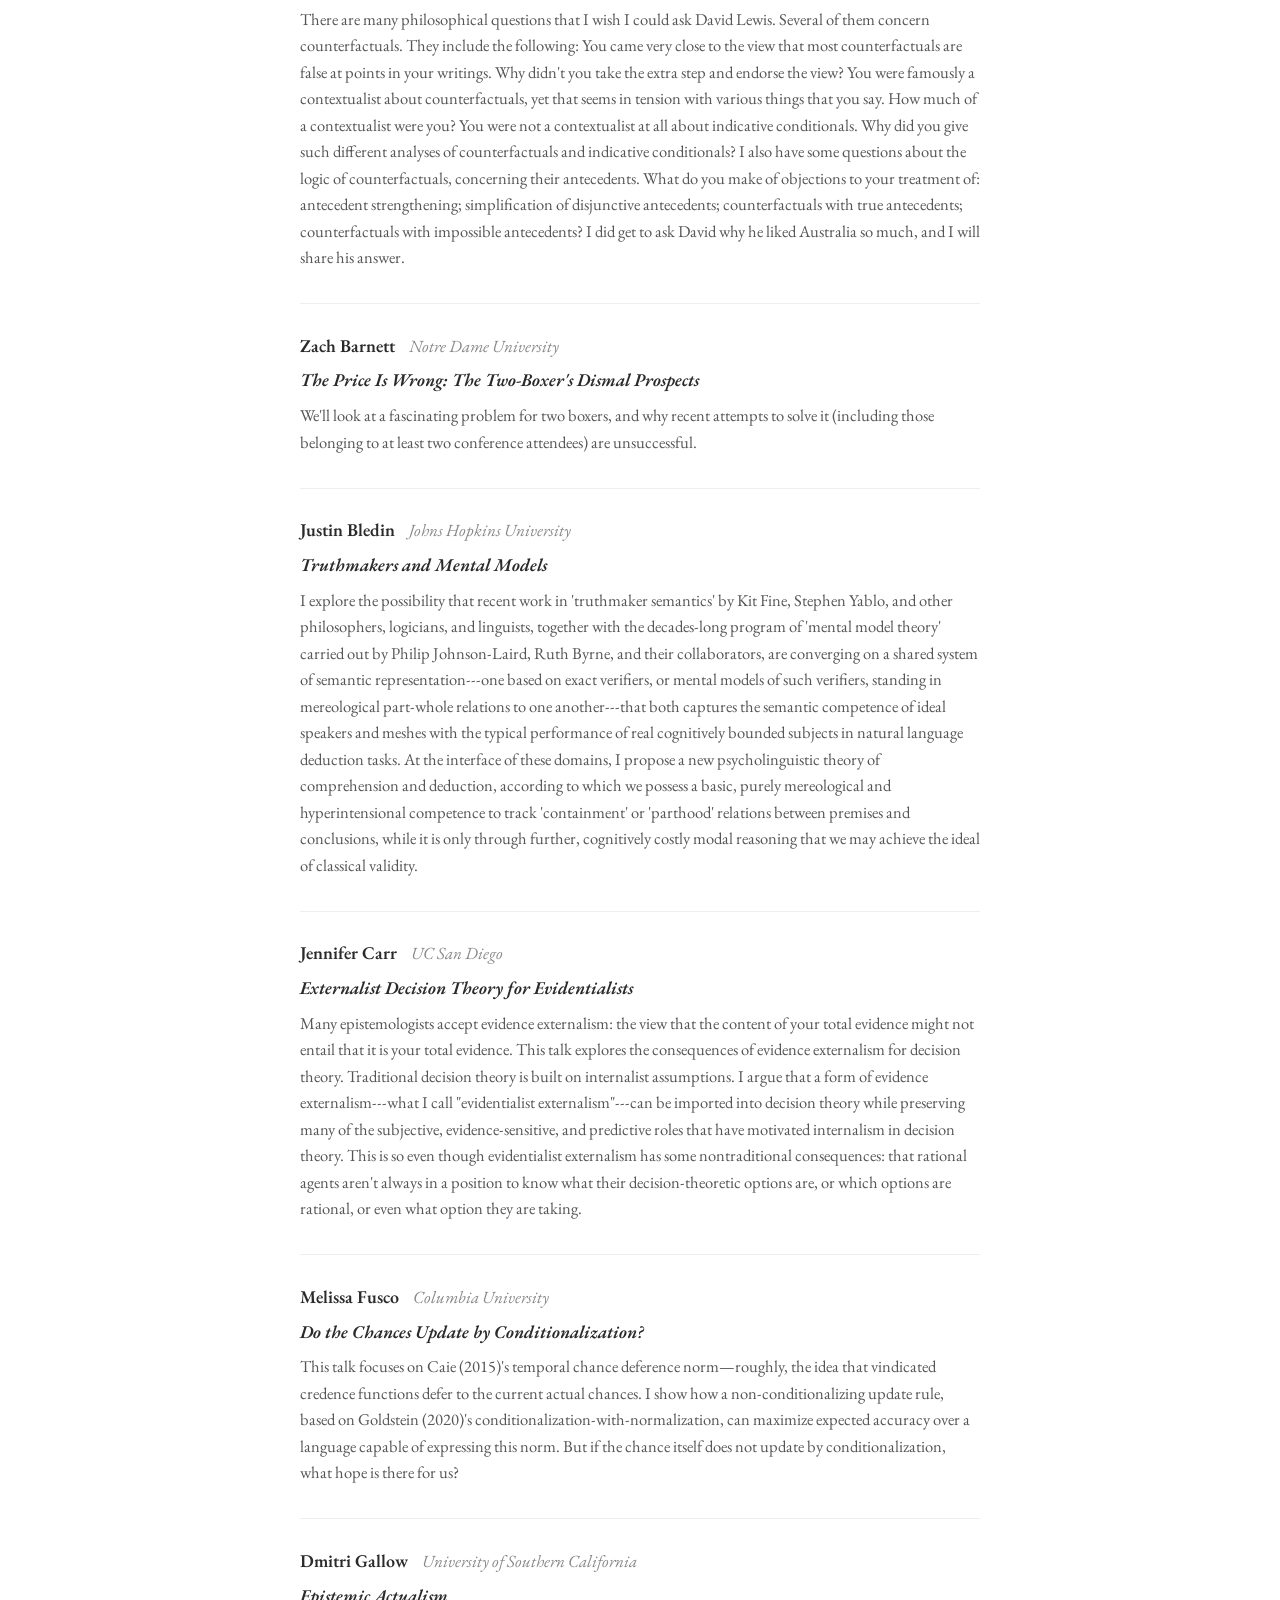
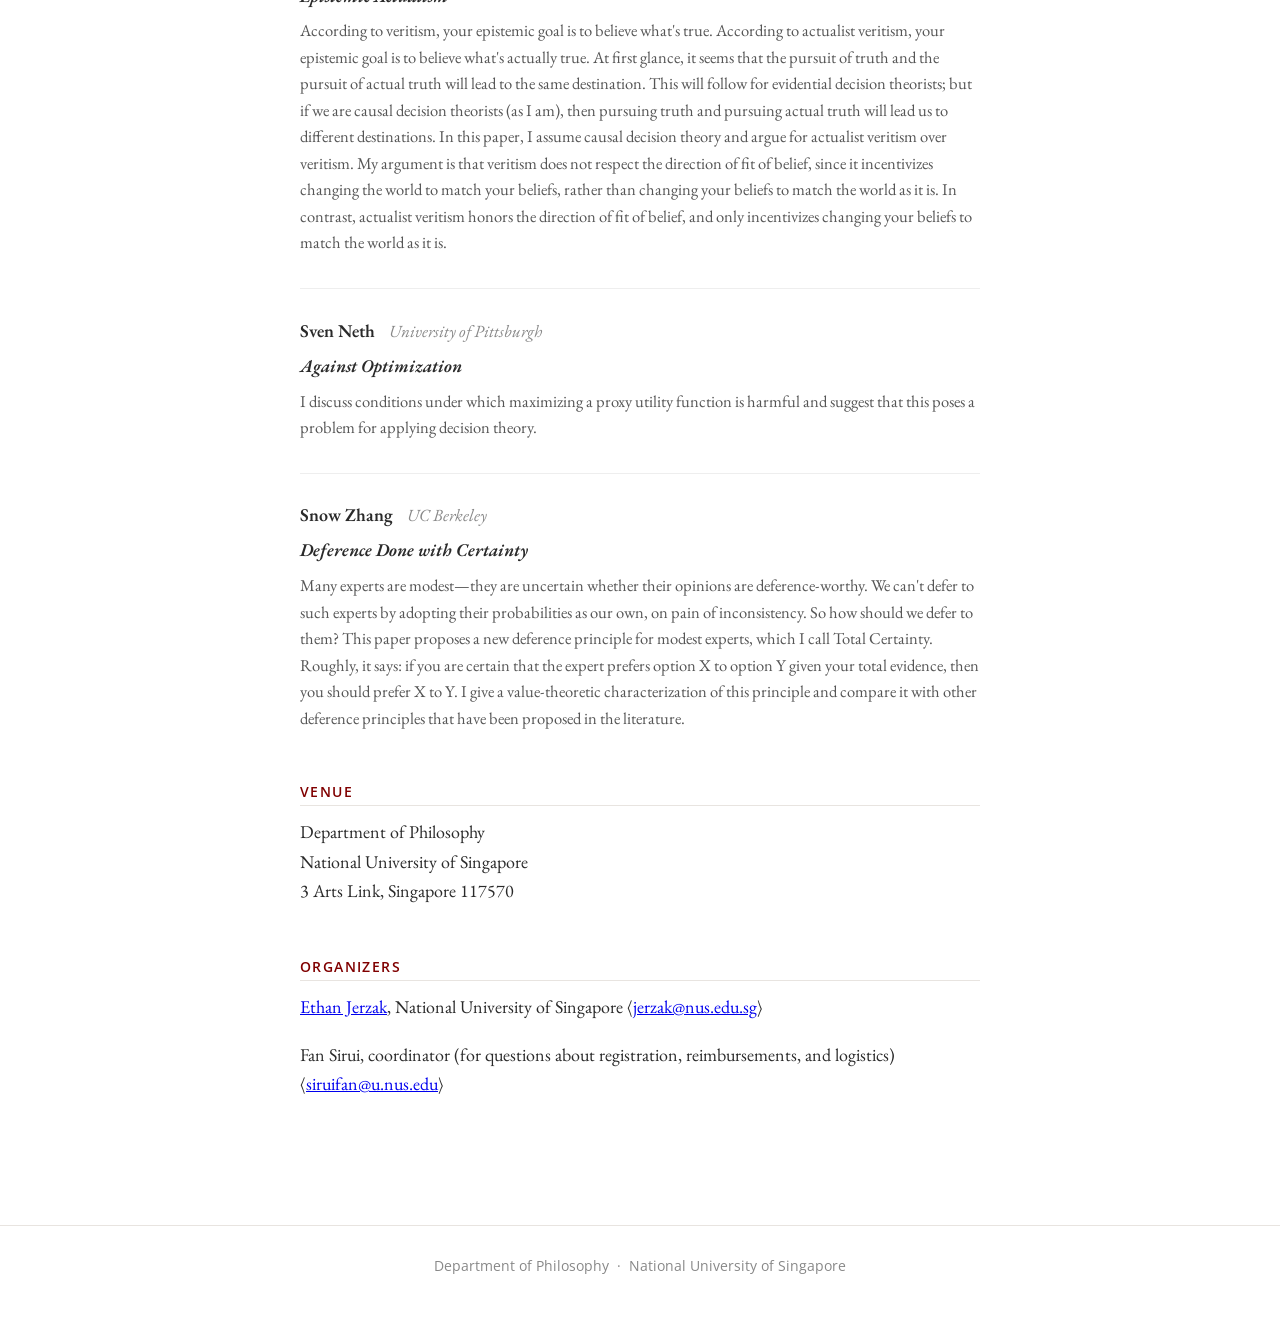
==== commit c748e809: "Add melissa talk" ====
--- a/index.html
+++ b/index.html
@@ -51,7 +51,7 @@
     <ul class="schedule-list">
       <li><span class="time">10:00 AM&ndash;12:00 PM</span><span class="entry"><span class="sched-speaker">Snow Zhang</span> &mdash; <a class="sched-title-link" href="#speaker-zhang"><em class="sched-title">Deference Done with Certainty</em></a></span></li>
       <li><span class="time">12:00&ndash;1:30 PM</span><span class="entry">Lunch</span></li>
-      <li><span class="time">1:30&ndash;3:30 PM</span><span class="entry"><span class="sched-speaker">Melissa Fusco</span> &mdash; <a class="sched-title-link" href="#speaker-fusco"><em class="sched-title">TBA</em></a></span></li>
+      <li><span class="time">1:30&ndash;3:30 PM</span><span class="entry"><span class="sched-speaker">Melissa Fusco</span> &mdash; <a class="sched-title-link" href="#speaker-fusco"><em class="sched-title">Do the Chances Update by Conditionalization?</em></a></span></li>
       <li><span class="time">3:30&ndash;4:00 PM</span><span class="entry">Coffee</span></li>
       <li><span class="time">4:00&ndash;6:00 PM</span><span class="entry"><span class="sched-speaker">Alan H&aacute;jek</span> &mdash; <a class="sched-title-link" href="#speaker-hajek"><em class="sched-title">What I Would Ask David Lewis About Counterfactuals If I Could</em></a></span></li>
     </ul>
@@ -106,6 +106,8 @@
         <div class="speaker-header">
           <a class="name-link" href="https://philosophy.columbia.edu/content/melissa-fusco"><span class="name">Melissa Fusco</span></a> <span class="affil">Columbia University</span>
         </div>
+        <p class="talk-title">Do the Chances Update by Conditionalization?</p>
+        <p class="talk-abstract">This talk focuses on Caie (2015)'s temporal chance deference norm&mdash;roughly, the idea that vindicated credence functions defer to the <em>current actual</em> chances. I show how a non-conditionalizing update rule, based on Goldstein (2020)'s conditionalization-with-normalization, can maximize expected accuracy over a language capable of expressing this norm. But if the chance itself does not update by conditionalization, what hope is there for us?</p>
       </div>
 
       <div class="speaker-card" id="speaker-gallow">
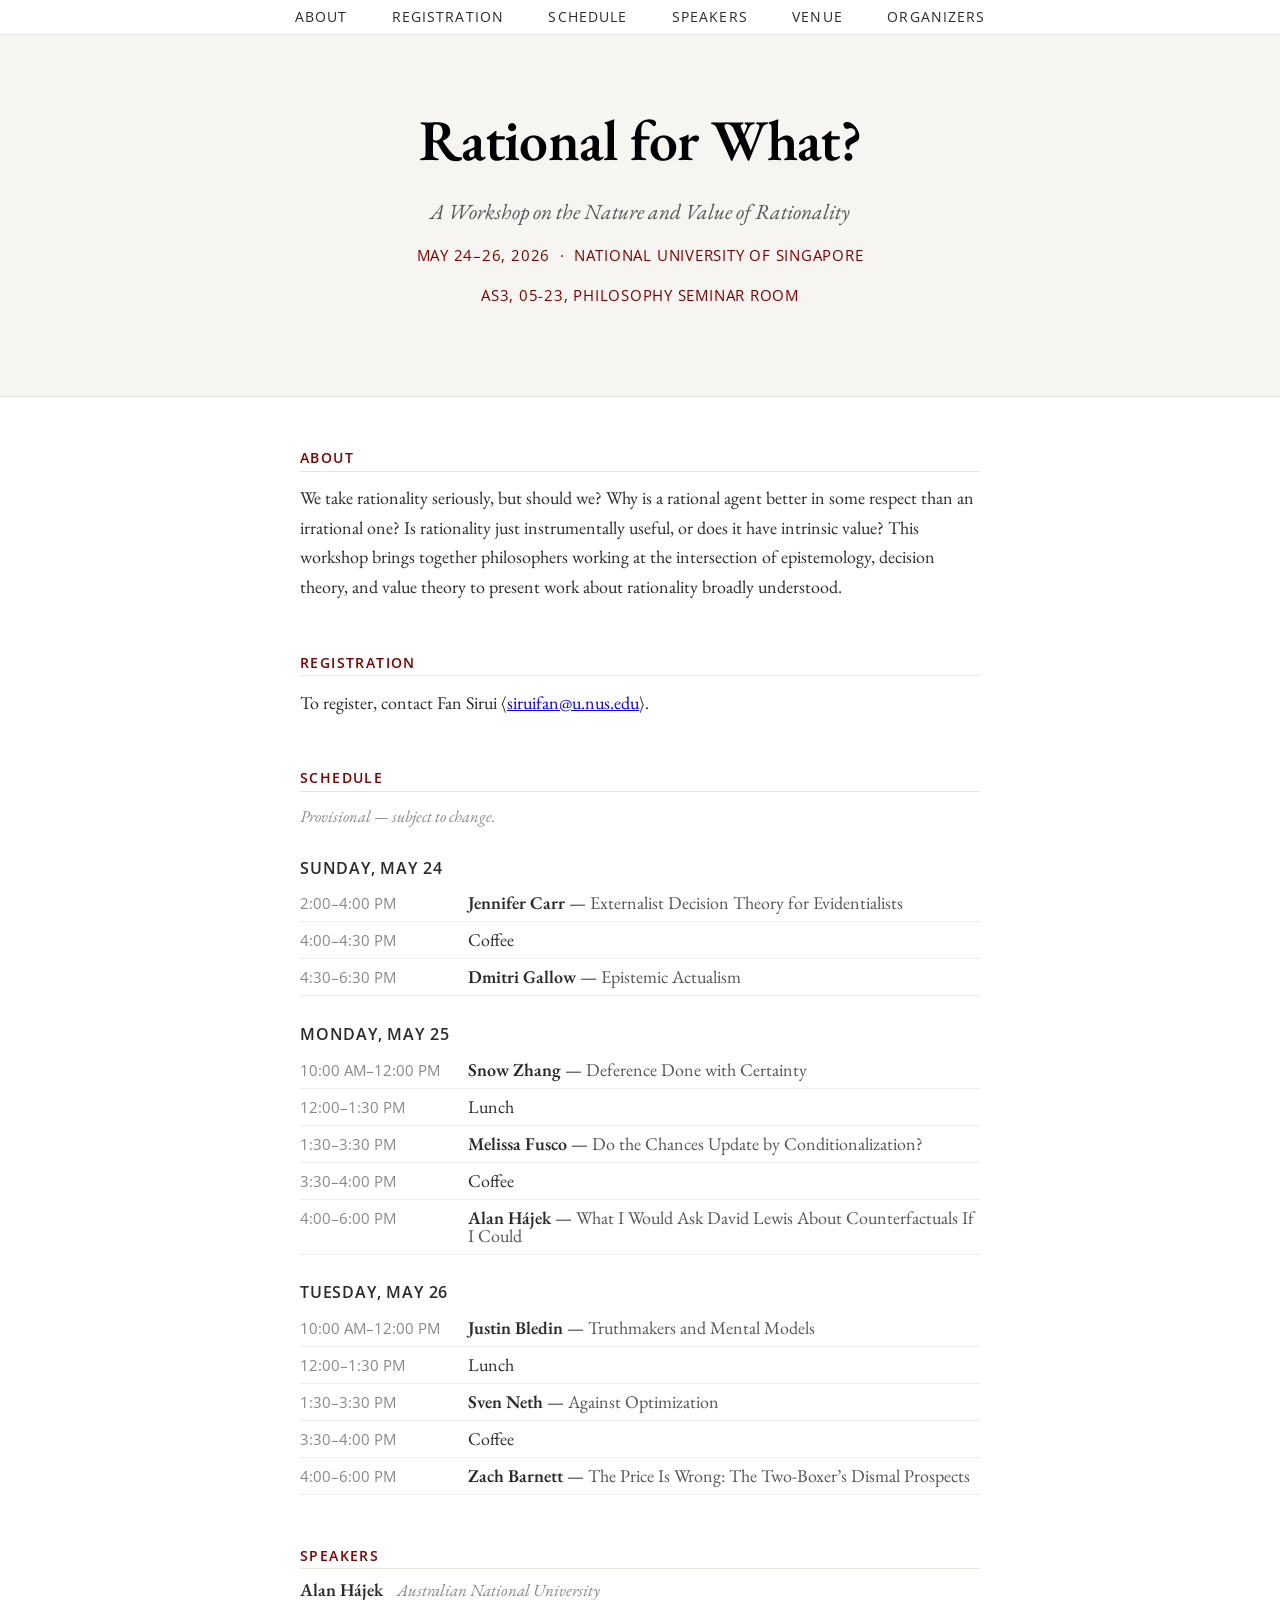
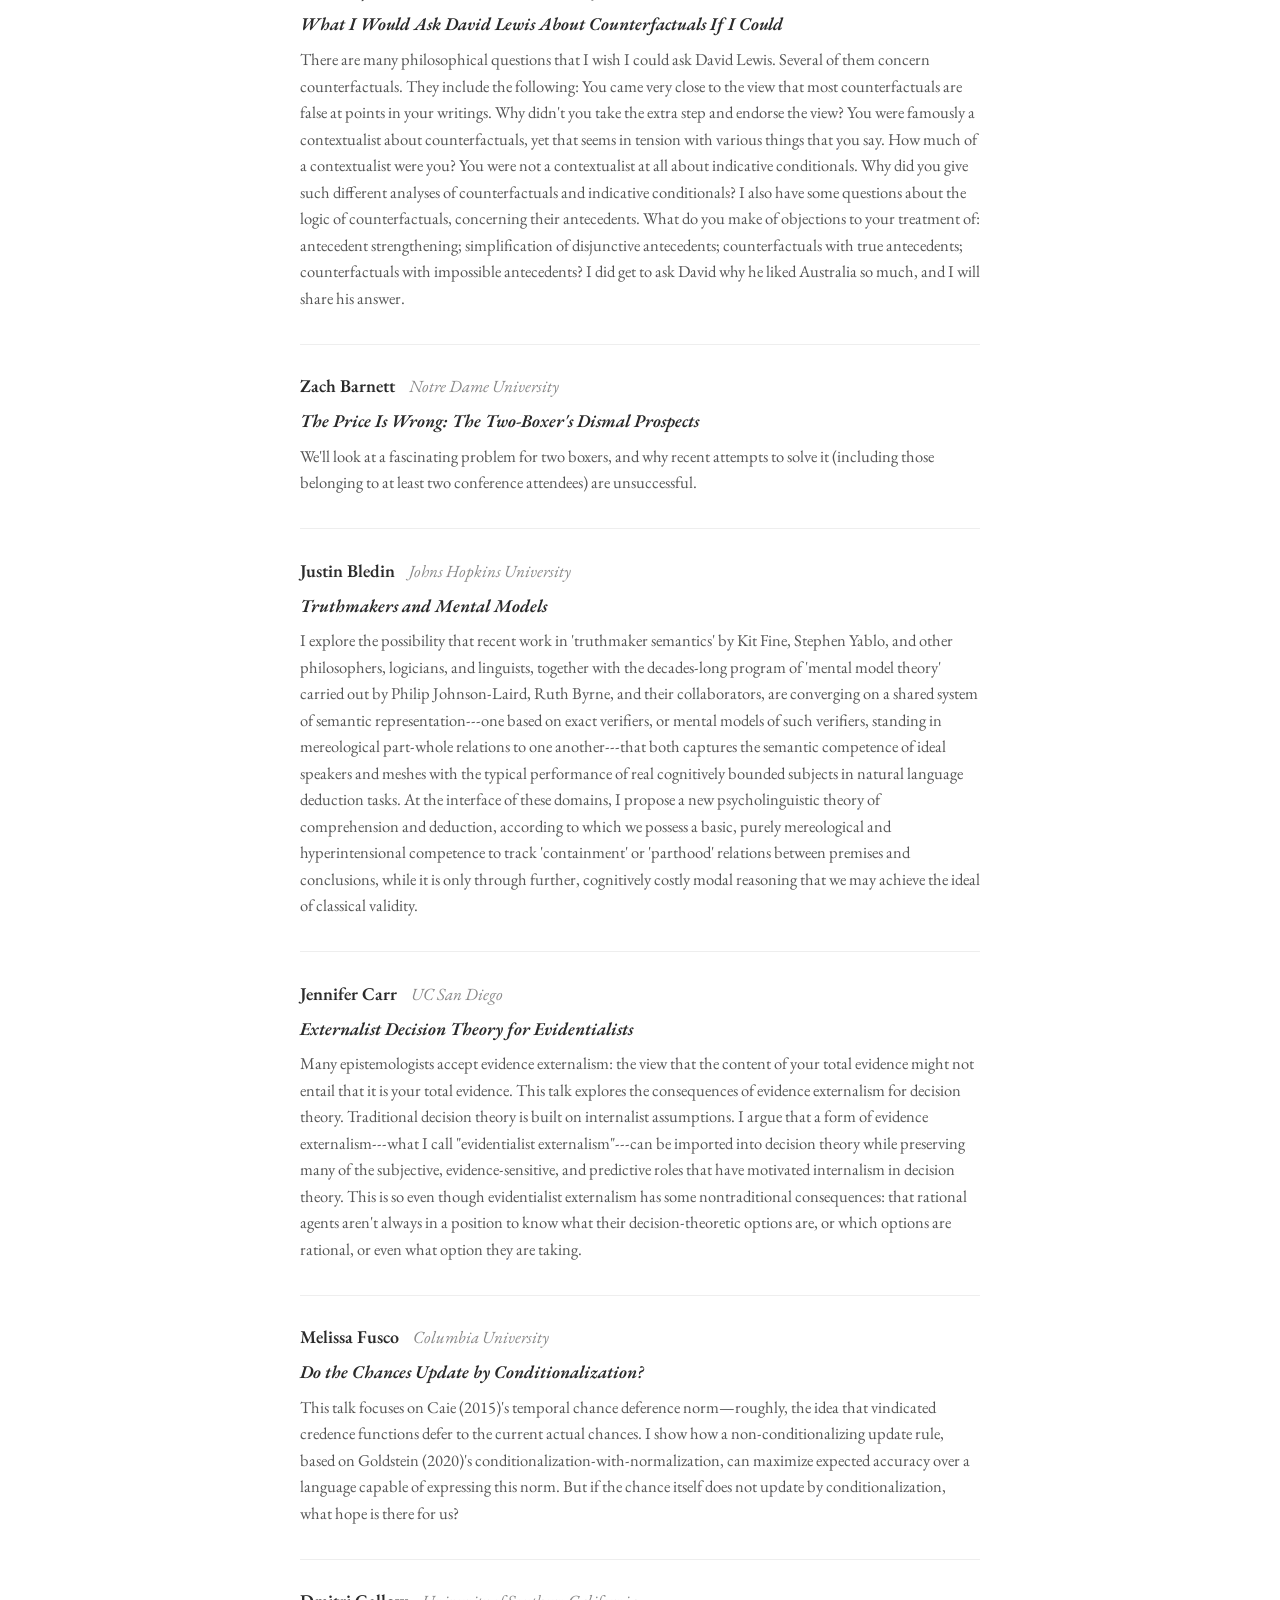
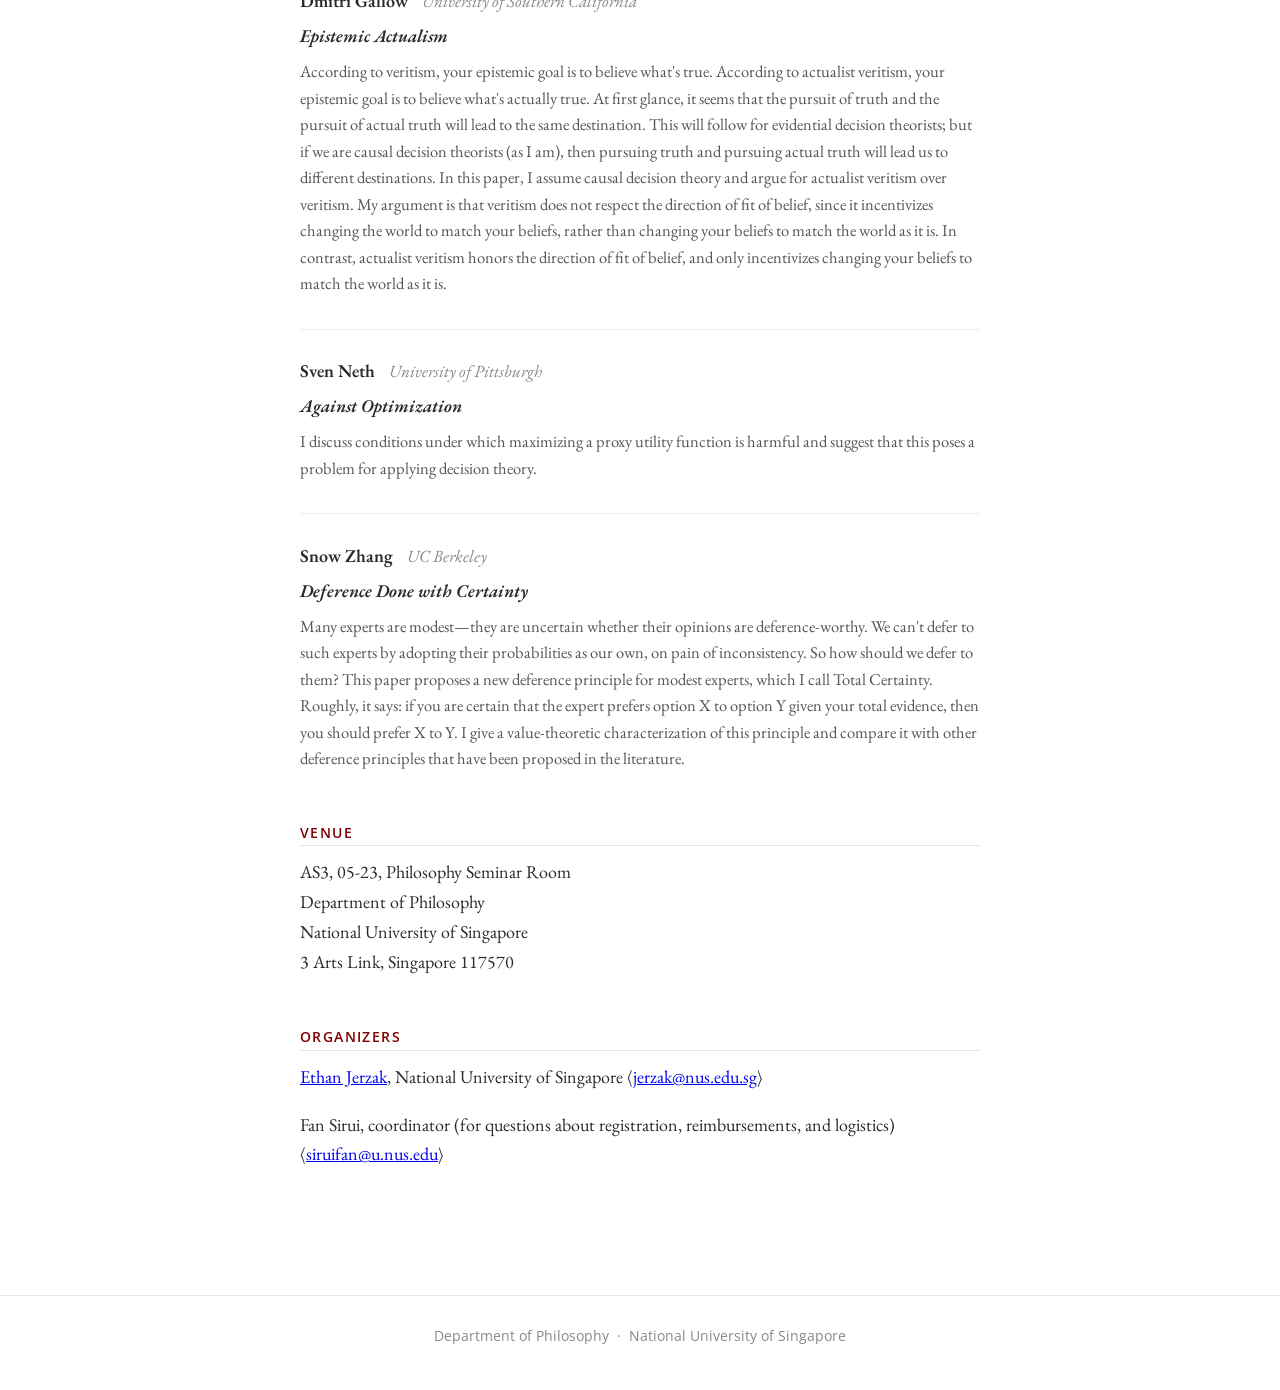
==== commit bf3f8bb0: "add room" ====
--- a/index.html
+++ b/index.html
@@ -22,6 +22,7 @@
   <h1>Rational for What?</h1>
   <p class="subtitle">A Workshop on the Nature and Value of Rationality</p>
   <p class="details">May 24–26, 2026 &nbsp;·&nbsp; National University of Singapore</p>
+  <p class="details">AS3, 05-23, Philosophy Seminar Room</p>
 </header>
 
 <main>
@@ -139,7 +140,8 @@
 
   <section id="venue">
     <h2>Venue</h2>
-    <p>Department of Philosophy<br>
+    <p>AS3, 05-23, Philosophy Seminar Room<br>
+    Department of Philosophy<br>
     National University of Singapore<br>
     3 Arts Link, Singapore 117570</p>
   </section>
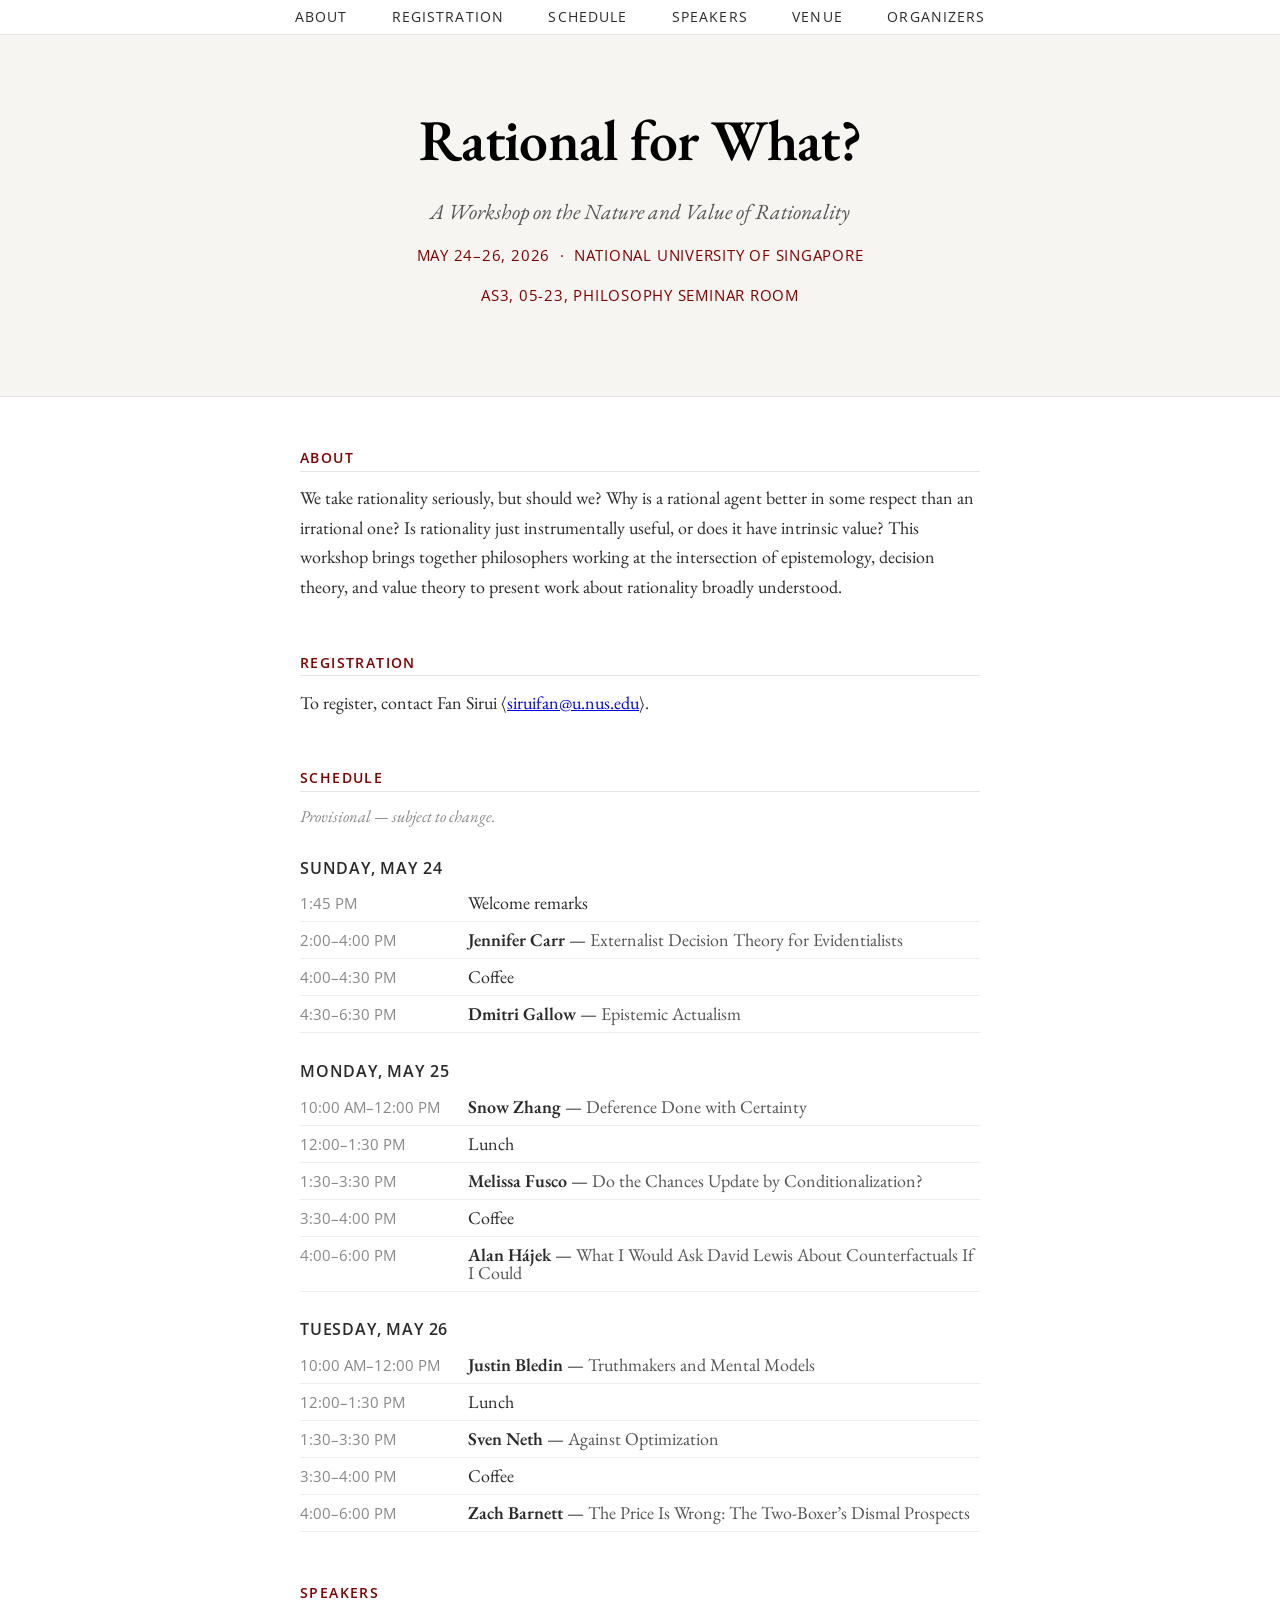
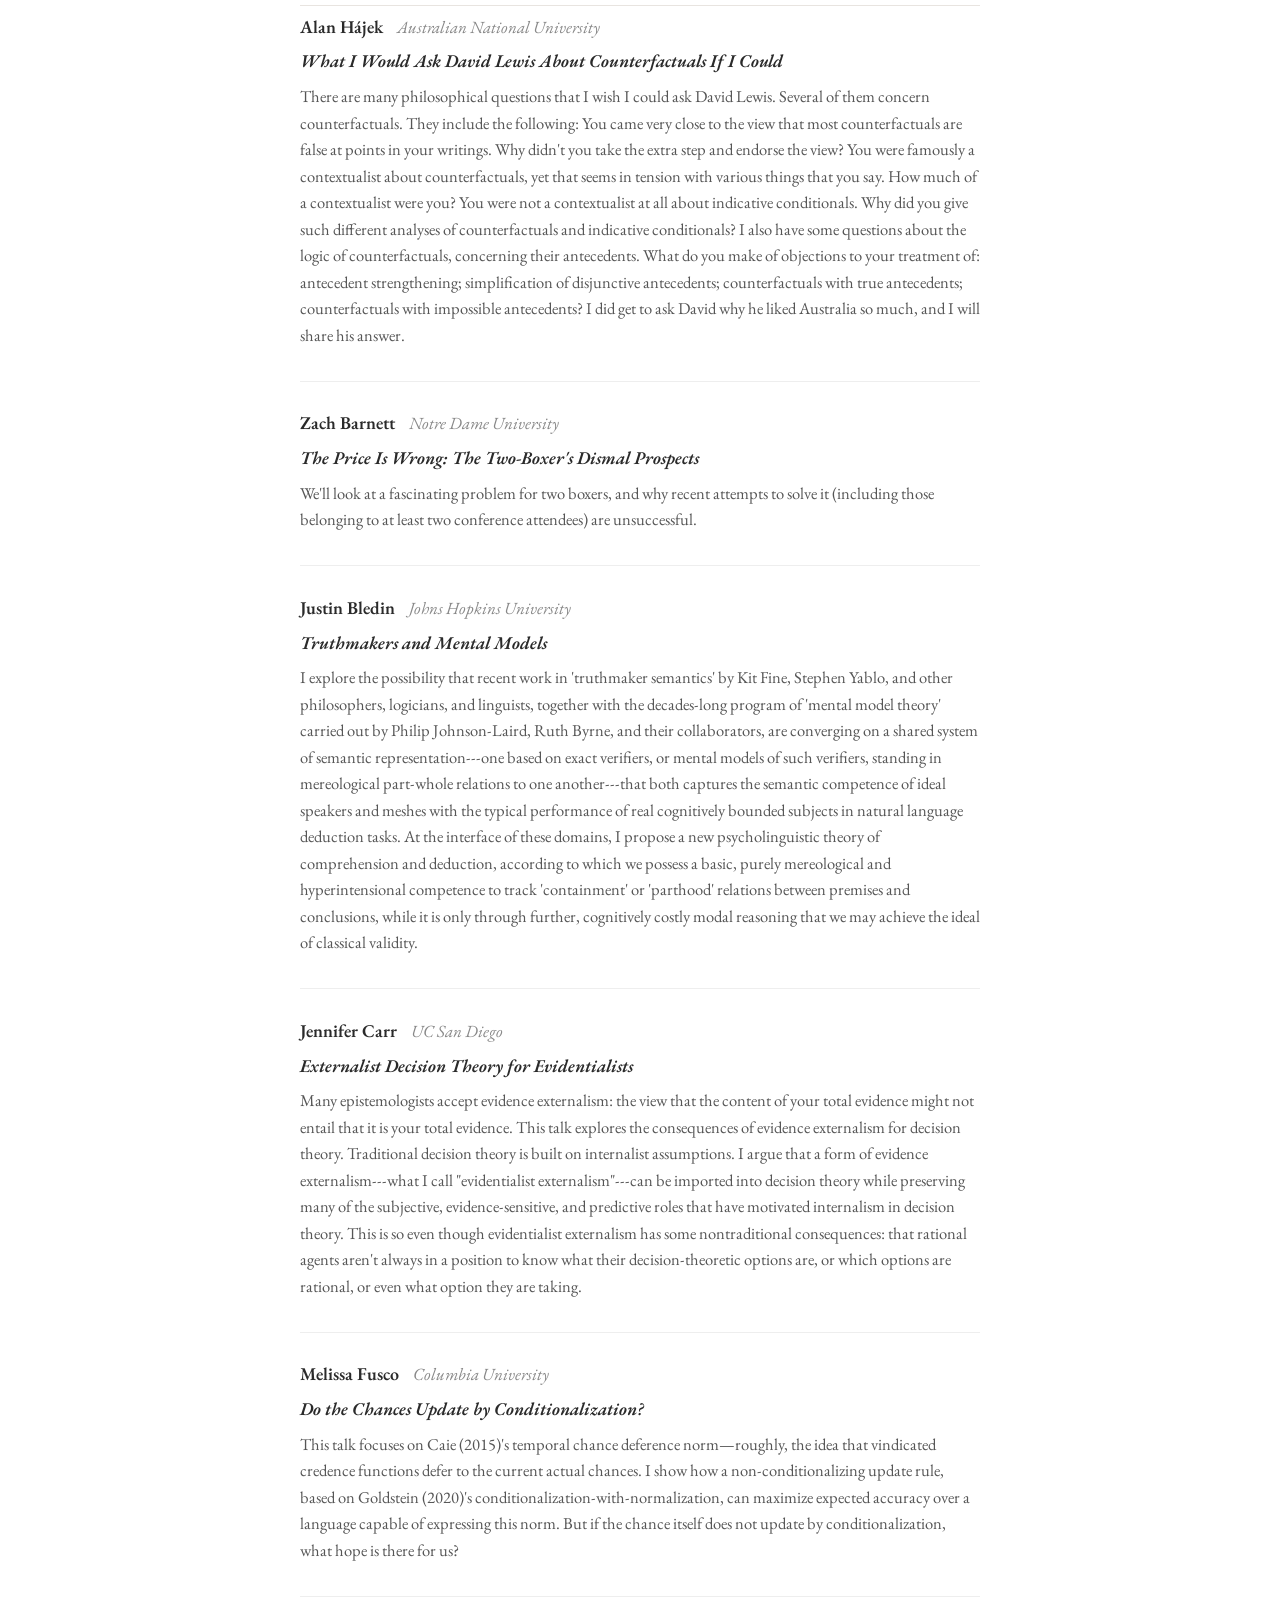
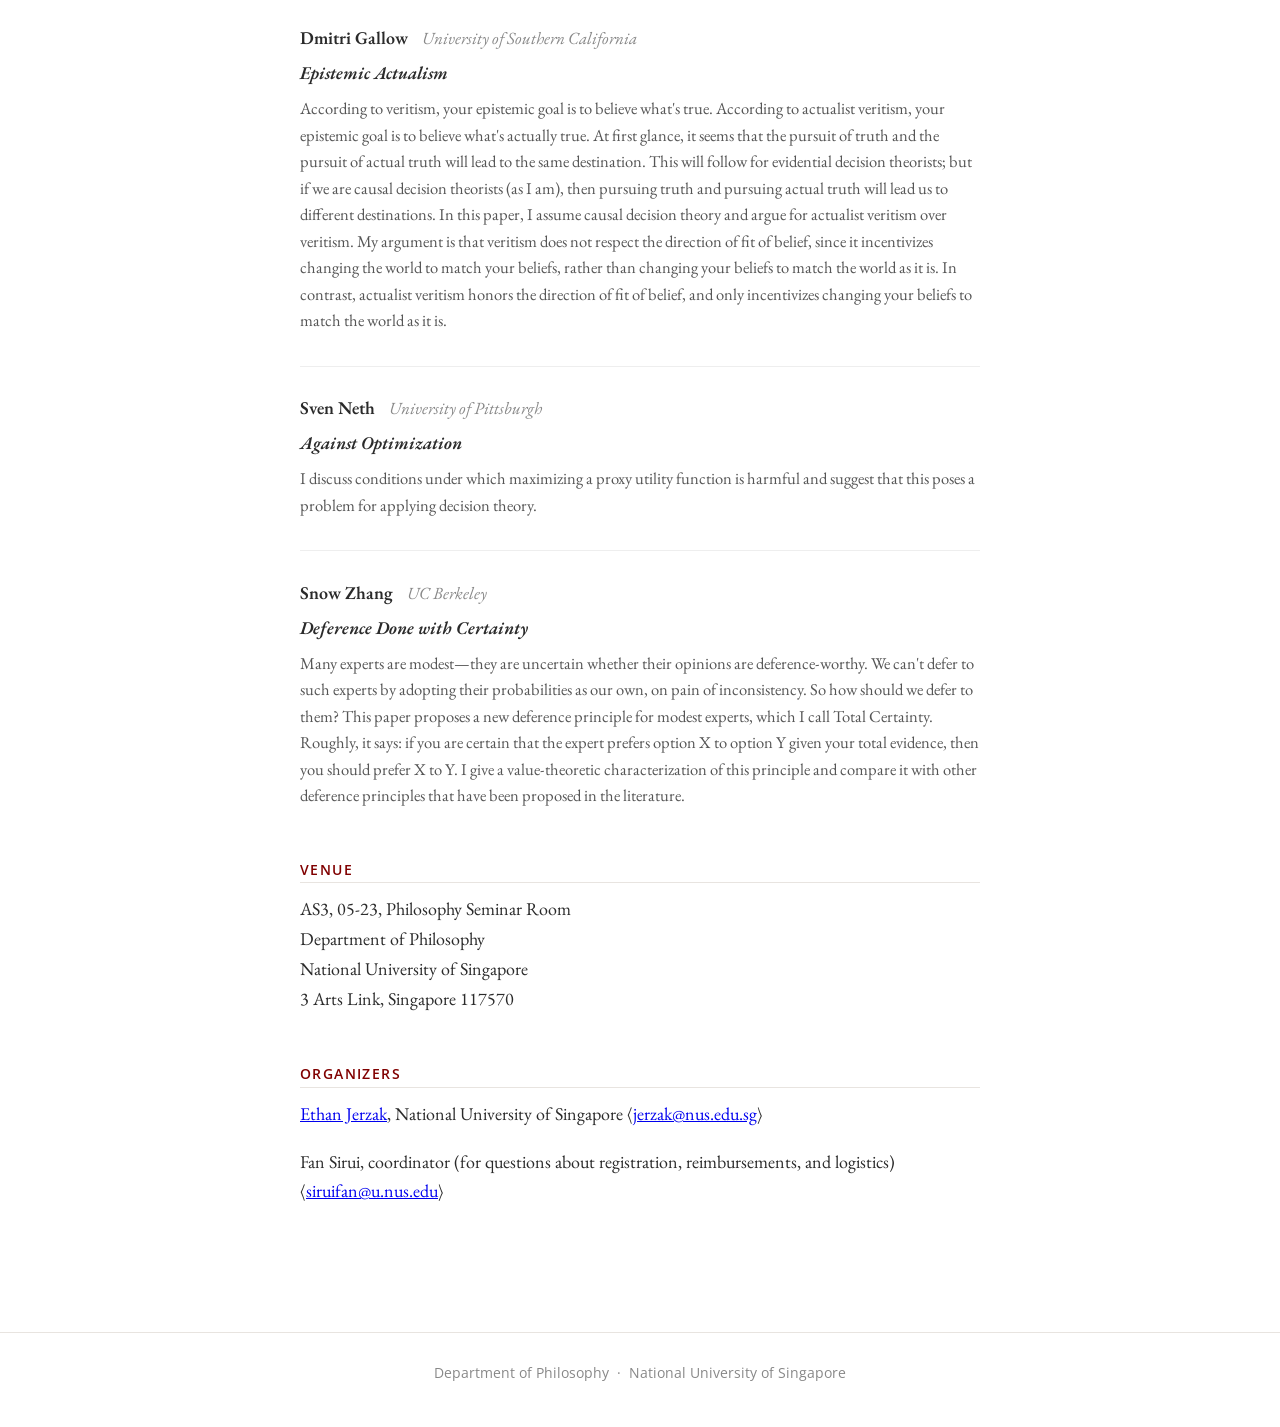
==== commit 70b2eb01: "Add welcome remarks" ====
--- a/index.html
+++ b/index.html
@@ -43,6 +43,7 @@
 
     <h3 class="schedule-day">Sunday, May 24</h3>
     <ul class="schedule-list">
+      <li><span class="time">1:45 PM</span><span class="entry">Welcome remarks</span></li>
       <li><span class="time">2:00&ndash;4:00 PM</span><span class="entry"><span class="sched-speaker">Jennifer Carr</span> &mdash; <a class="sched-title-link" href="#speaker-carr"><em class="sched-title">Externalist Decision Theory for Evidentialists</em></a></span></li>
       <li><span class="time">4:00&ndash;4:30 PM</span><span class="entry">Coffee</span></li>
       <li><span class="time">4:30&ndash;6:30 PM</span><span class="entry"><span class="sched-speaker">Dmitri Gallow</span> &mdash; <a class="sched-title-link" href="#speaker-gallow"><em class="sched-title">Epistemic Actualism</em></a></span></li>
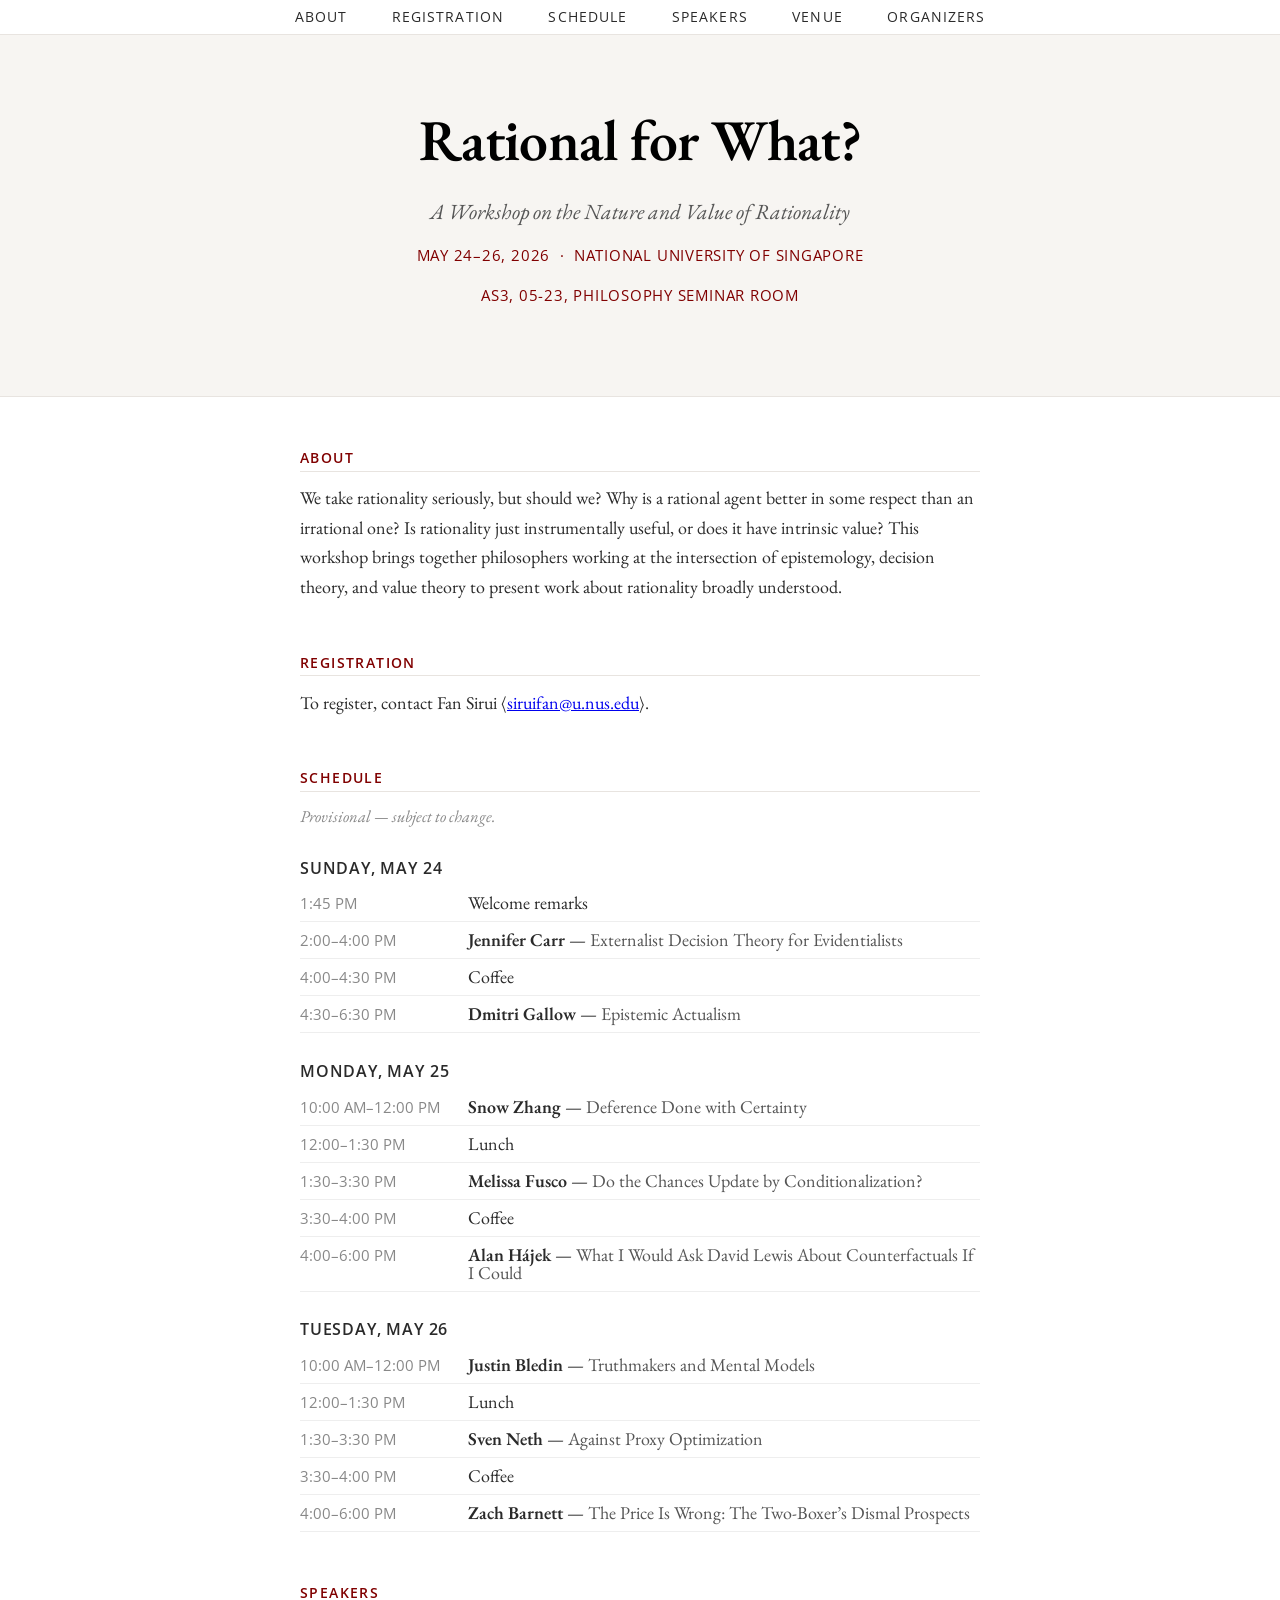
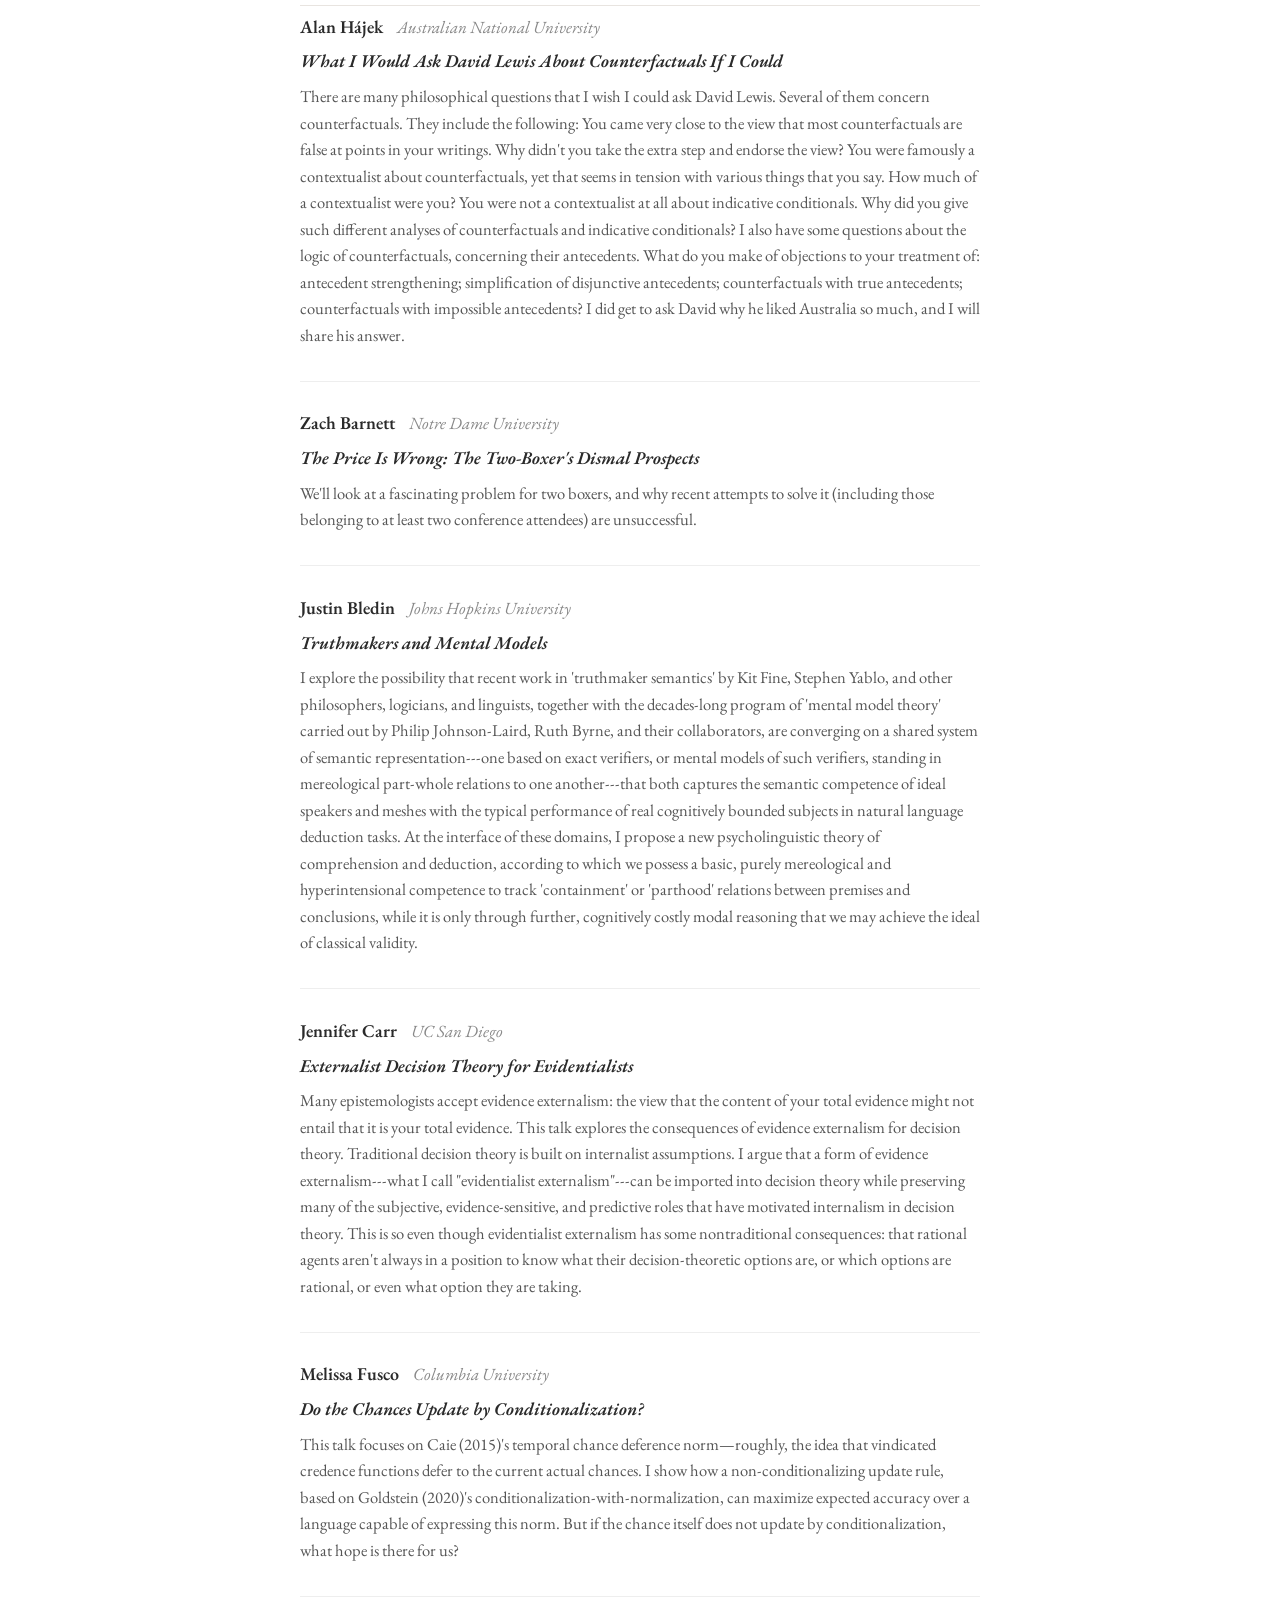
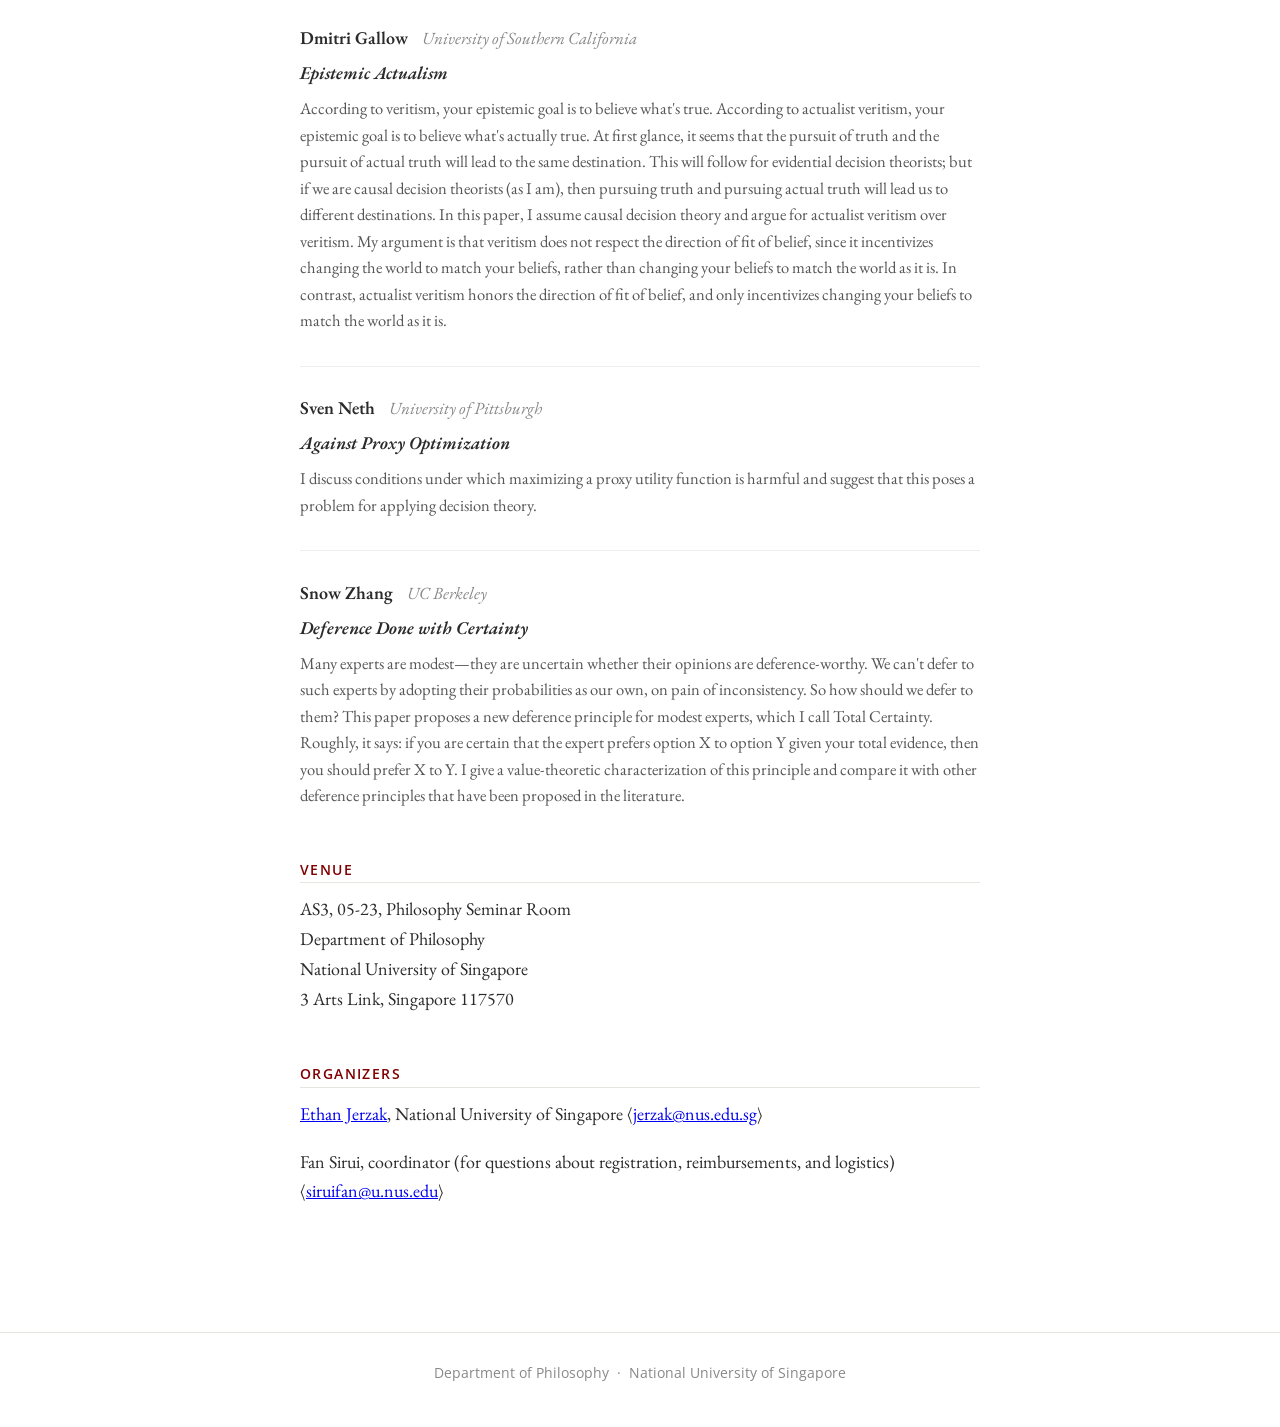
==== commit 58e662e5: "Update Sven title" ====
--- a/index.html
+++ b/index.html
@@ -62,7 +62,7 @@
     <ul class="schedule-list">
       <li><span class="time">10:00 AM&ndash;12:00 PM</span><span class="entry"><span class="sched-speaker">Justin Bledin</span> &mdash; <a class="sched-title-link" href="#speaker-bledin"><em class="sched-title">Truthmakers and Mental Models</em></a></span></li>
       <li><span class="time">12:00&ndash;1:30 PM</span><span class="entry">Lunch</span></li>
-      <li><span class="time">1:30&ndash;3:30 PM</span><span class="entry"><span class="sched-speaker">Sven Neth</span> &mdash; <a class="sched-title-link" href="#speaker-neth"><em class="sched-title">Against Optimization</em></a></span></li>
+      <li><span class="time">1:30&ndash;3:30 PM</span><span class="entry"><span class="sched-speaker">Sven Neth</span> &mdash; <a class="sched-title-link" href="#speaker-neth"><em class="sched-title">Against Proxy Optimization</em></a></span></li>
       <li><span class="time">3:30&ndash;4:00 PM</span><span class="entry">Coffee</span></li>
       <li><span class="time">4:00&ndash;6:00 PM</span><span class="entry"><span class="sched-speaker">Zach Barnett</span> &mdash; <a class="sched-title-link" href="#speaker-barnett"><em class="sched-title">The Price Is Wrong: The Two-Boxer&rsquo;s Dismal Prospects</em></a></span></li>
     </ul>
@@ -124,7 +124,7 @@
         <div class="speaker-header">
           <a class="name-link" href="https://www.ocf.berkeley.edu/~nethsven/"><span class="name">Sven Neth</span></a> <span class="affil">University of Pittsburgh</span>
         </div>
-        <p class="talk-title">Against Optimization</p>
+        <p class="talk-title">Against Proxy Optimization</p>
         <p class="talk-abstract">I discuss conditions under which maximizing a proxy utility function is harmful and suggest that this poses a problem for applying decision theory.</p>
       </div>
 
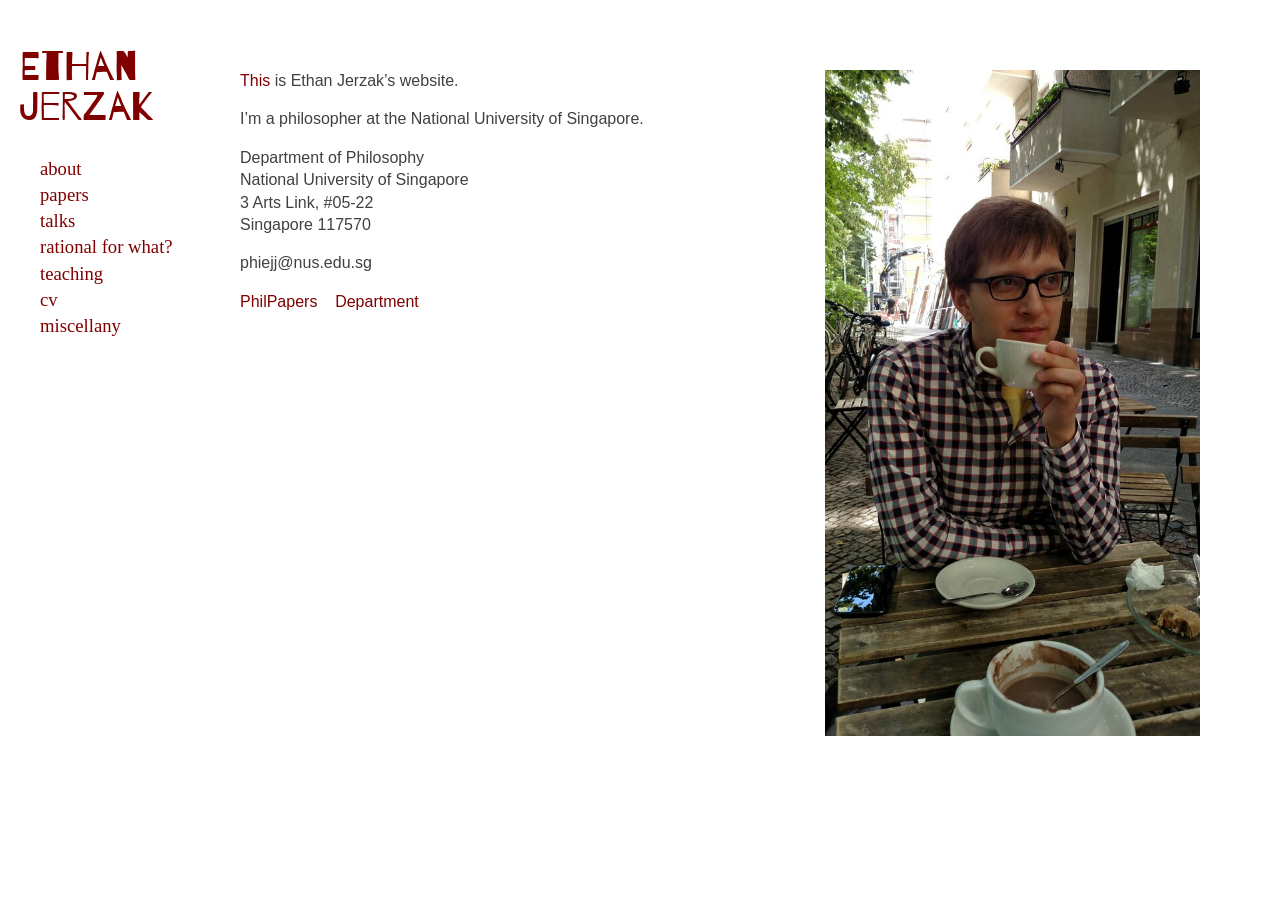
==== commit 2656fd39: "Merge personal and conference websites for GitHub Pages" ====
--- a/index.html
+++ b/index.html
@@ -1,163 +1,51 @@
-<!DOCTYPE html>
-<html lang="en">
+<!DOCTYPE html PUBLIC "-//W3C//DTD XHTML 1.0 Transitional//EN" "http://www.w3.org/TR/xhtml1/DTD/xhtml1-transitional.dtd">
+<html xmlns="http://www.w3.org/1999/xhtml">
 <head>
   <meta name="viewport" content="width=device-width, initial-scale=1.0" />
   <meta http-equiv="Content-Type" content="text/html; charset=utf-8" />
-  <title>Rational for What?</title>
-  <link rel="stylesheet" href="conference.css" type="text/css" />
-  <link href="https://fonts.googleapis.com/css2?family=EB+Garamond:ital,wght@0,400;0,600;1,400&family=Open+Sans:wght@400;600&display=swap" rel="stylesheet">
+  <meta http-equiv="Content-Style-Type" content="text/css" />
+  <meta name="generator" content="pandoc" />
+  <meta name="author" content="Ethan Jerzak" />
+  <title>Ethan Jerzak</title>
+  <style type="text/css">code{white-space: pre;}</style>
+  <link rel="stylesheet" href="ethan.css" type="text/css" />
+  <link href="https://fonts.googleapis.com/css?family=Barrio" rel="stylesheet">
 </head>
 <body>
-
+<div id="header">
+<h1 class="title">Ethan Jerzak</h1>
+<h2 class="author">Ethan Jerzak</h2>
+</div>
+<div class="navbar">
 <nav>
-  <a href="#about">about</a>
-  <a href="#registration">registration</a>
-  <a href="#schedule">schedule</a>
-  <a href="#speakers">speakers</a>
-  <a href="#venue">venue</a>
-  <a href="#organizers">organizers</a>
+<h1 id="ethan-jerzak"><a href="index.html">Ethan Jerzak</a></h1>
+<ul>
+<li><a href="index.html">about</a></li>
+<li><a href="papers.html">papers</a></li>
+<li><a href="talks.html">talks</a></li>
+<li><a href="rational-for-what.html">rational for what?</a></li>
+<li><a href="teaching.html">teaching</a></li>
+<li><a href="cv.html">cv</a></li>
+<li><a href="miscellany.html">miscellany</a></li>
+</ul>
 </nav>
-
-<header>
-  <h1>Rational for What?</h1>
-  <p class="subtitle">A Workshop on the Nature and Value of Rationality</p>
-  <p class="details">May 24–26, 2026 &nbsp;·&nbsp; National University of Singapore</p>
-  <p class="details">AS3, 05-23, Philosophy Seminar Room</p>
-</header>
-
-<main>
-
-  <section id="about">
-    <h2>About</h2>
-    <p>We take rationality seriously, but should we? Why is a rational agent better in some respect than an irrational one? Is rationality just instrumentally useful, or does it have intrinsic value? This workshop brings together philosophers working at the intersection of epistemology, decision theory, and value theory to present work about rationality broadly understood.</p>
-  </section>
-
-  <section id="registration">
-    <h2>Registration</h2>
-    <p>To register, contact Fan Sirui &langle;<a href="mailto:siruifan@u.nus.edu">siruifan@u.nus.edu</a>&rangle;.</p>
-  </section>
-
-  <section id="schedule">
-    <h2>Schedule</h2>
-    <p class="schedule-note">Provisional &mdash; subject to change.</p>
-
-    <h3 class="schedule-day">Sunday, May 24</h3>
-    <ul class="schedule-list">
-      <li><span class="time">1:45 PM</span><span class="entry">Welcome remarks</span></li>
-      <li><span class="time">2:00&ndash;4:00 PM</span><span class="entry"><span class="sched-speaker">Jennifer Carr</span> &mdash; <a class="sched-title-link" href="#speaker-carr"><em class="sched-title">Externalist Decision Theory for Evidentialists</em></a></span></li>
-      <li><span class="time">4:00&ndash;4:30 PM</span><span class="entry">Coffee</span></li>
-      <li><span class="time">4:30&ndash;6:30 PM</span><span class="entry"><span class="sched-speaker">Dmitri Gallow</span> &mdash; <a class="sched-title-link" href="#speaker-gallow"><em class="sched-title">Epistemic Actualism</em></a></span></li>
-    </ul>
-
-    <h3 class="schedule-day">Monday, May 25</h3>
-    <ul class="schedule-list">
-      <li><span class="time">10:00 AM&ndash;12:00 PM</span><span class="entry"><span class="sched-speaker">Snow Zhang</span> &mdash; <a class="sched-title-link" href="#speaker-zhang"><em class="sched-title">Deference Done with Certainty</em></a></span></li>
-      <li><span class="time">12:00&ndash;1:30 PM</span><span class="entry">Lunch</span></li>
-      <li><span class="time">1:30&ndash;3:30 PM</span><span class="entry"><span class="sched-speaker">Melissa Fusco</span> &mdash; <a class="sched-title-link" href="#speaker-fusco"><em class="sched-title">Do the Chances Update by Conditionalization?</em></a></span></li>
-      <li><span class="time">3:30&ndash;4:00 PM</span><span class="entry">Coffee</span></li>
-      <li><span class="time">4:00&ndash;6:00 PM</span><span class="entry"><span class="sched-speaker">Alan H&aacute;jek</span> &mdash; <a class="sched-title-link" href="#speaker-hajek"><em class="sched-title">What I Would Ask David Lewis About Counterfactuals If I Could</em></a></span></li>
-    </ul>
-
-    <h3 class="schedule-day">Tuesday, May 26</h3>
-    <ul class="schedule-list">
-      <li><span class="time">10:00 AM&ndash;12:00 PM</span><span class="entry"><span class="sched-speaker">Justin Bledin</span> &mdash; <a class="sched-title-link" href="#speaker-bledin"><em class="sched-title">Truthmakers and Mental Models</em></a></span></li>
-      <li><span class="time">12:00&ndash;1:30 PM</span><span class="entry">Lunch</span></li>
-      <li><span class="time">1:30&ndash;3:30 PM</span><span class="entry"><span class="sched-speaker">Sven Neth</span> &mdash; <a class="sched-title-link" href="#speaker-neth"><em class="sched-title">Against Proxy Optimization</em></a></span></li>
-      <li><span class="time">3:30&ndash;4:00 PM</span><span class="entry">Coffee</span></li>
-      <li><span class="time">4:00&ndash;6:00 PM</span><span class="entry"><span class="sched-speaker">Zach Barnett</span> &mdash; <a class="sched-title-link" href="#speaker-barnett"><em class="sched-title">The Price Is Wrong: The Two-Boxer&rsquo;s Dismal Prospects</em></a></span></li>
-    </ul>
-  </section>
-
-  <section id="speakers">
-    <h2>Speakers</h2>
-    <div class="speaker-cards">
-
-      <div class="speaker-card" id="speaker-hajek">
-        <div class="speaker-header">
-          <a class="name-link" href="https://researchportalplus.anu.edu.au/en/persons/alan-hajek/"><span class="name">Alan Hájek</span></a> <span class="affil">Australian National University</span>
-        </div>
-        <p class="talk-title">What I Would Ask David Lewis About Counterfactuals If I Could</p>
-        <p class="talk-abstract">There are many philosophical questions that I wish I could ask David Lewis. Several of them concern counterfactuals. They include the following: You came very close to the view that most counterfactuals are false at points in your writings. Why didn't you take the extra step and endorse the view? You were famously a contextualist about counterfactuals, yet that seems in tension with various things that you say. How much of a contextualist were you? You were not a contextualist at all about indicative conditionals. Why did you give such different analyses of counterfactuals and indicative conditionals? I also have some questions about the logic of counterfactuals, concerning their antecedents. What do you make of objections to your treatment of: antecedent strengthening; simplification of disjunctive antecedents; counterfactuals with true antecedents; counterfactuals with impossible antecedents? I did get to ask David why he liked Australia so much, and I will share his answer.</p>
-      </div>
-
-      <div class="speaker-card" id="speaker-barnett">
-        <div class="speaker-header">
-          <a class="name-link" href="https://sites.google.com/view/zachbarnett"><span class="name">Zach Barnett</span></a> <span class="affil">Notre Dame University</span>
-        </div>
-        <p class="talk-title">The Price Is Wrong: The Two-Boxer's Dismal Prospects</p>
-        <p class="talk-abstract">We'll look at a fascinating problem for two boxers, and why recent attempts to solve it (including those belonging to at least two conference attendees) are unsuccessful.</p>
-      </div>
-
-      <div class="speaker-card" id="speaker-bledin">
-        <div class="speaker-header">
-          <a class="name-link" href="https://www.jbledin.com/"><span class="name">Justin Bledin</span></a> <span class="affil">Johns Hopkins University</span>
-        </div>
-        <p class="talk-title">Truthmakers and Mental Models</p>
-        <p class="talk-abstract">I explore the possibility that recent work in 'truthmaker semantics' by Kit Fine, Stephen Yablo, and other philosophers, logicians, and linguists, together with the decades-long program of 'mental model theory' carried out by Philip Johnson-Laird, Ruth Byrne, and their collaborators, are converging on a shared system of semantic representation---one based on exact verifiers, or mental models of such verifiers, standing in mereological part-whole relations to one another---that both captures the semantic competence of ideal speakers and meshes with the typical performance of real cognitively bounded subjects in natural language deduction tasks. At the interface of these domains, I propose a new psycholinguistic theory of comprehension and deduction, according to which we possess a basic, purely mereological and hyperintensional competence to track 'containment' or 'parthood' relations between premises and conclusions, while it is only through further, cognitively costly modal reasoning that we may achieve the ideal of classical validity.</p>
-      </div>
-
-      <div class="speaker-card" id="speaker-carr">
-        <div class="speaker-header">
-          <a class="name-link" href="https://philosophyfaculty.ucsd.edu/~j2carr/"><span class="name">Jennifer Carr</span></a> <span class="affil">UC San Diego</span>
-        </div>
-        <p class="talk-title">Externalist Decision Theory for Evidentialists</p>
-        <p class="talk-abstract">Many epistemologists accept <em>evidence externalism</em>: the view that the content of your total evidence might not entail that it is your total evidence. This talk explores the consequences of evidence externalism for decision theory. Traditional decision theory is built on internalist assumptions. I argue that a form of evidence externalism---what I call "evidentialist externalism"---can be imported into decision theory while preserving many of the subjective, evidence-sensitive, and predictive roles that have motivated internalism in decision theory. This is so even though evidentialist externalism has some nontraditional consequences: that rational agents aren't always in a position to know what their decision-theoretic options are, or which options are rational, or even what option they are taking.</p>
-      </div>
-
-      <div class="speaker-card" id="speaker-fusco">
-        <div class="speaker-header">
-          <a class="name-link" href="https://philosophy.columbia.edu/content/melissa-fusco"><span class="name">Melissa Fusco</span></a> <span class="affil">Columbia University</span>
-        </div>
-        <p class="talk-title">Do the Chances Update by Conditionalization?</p>
-        <p class="talk-abstract">This talk focuses on Caie (2015)'s temporal chance deference norm&mdash;roughly, the idea that vindicated credence functions defer to the <em>current actual</em> chances. I show how a non-conditionalizing update rule, based on Goldstein (2020)'s conditionalization-with-normalization, can maximize expected accuracy over a language capable of expressing this norm. But if the chance itself does not update by conditionalization, what hope is there for us?</p>
-      </div>
-
-      <div class="speaker-card" id="speaker-gallow">
-        <div class="speaker-header">
-          <a class="name-link" href="https://www.jdmitrigallow.com/"><span class="name">Dmitri Gallow</span></a> <span class="affil">University of Southern California</span>
-        </div>
-        <p class="talk-title">Epistemic Actualism</p>
-        <p class="talk-abstract">According to veritism, your epistemic goal is to believe what's true. According to <em>actualist</em> veritism, your epistemic goal is to believe what's <em>actually</em> true. At first glance, it seems that the pursuit of truth and the pursuit of actual truth will lead to the same destination. This will follow for evidential decision theorists; but if we are causal decision theorists (as I am), then pursuing truth and pursuing actual truth will lead us to different destinations. In this paper, I assume causal decision theory and argue for actualist veritism over veritism. My argument is that veritism does not respect the direction of fit of belief, since it incentivizes changing the world to match your beliefs, rather than changing your beliefs to match the world as it is. In contrast, actualist veritism honors the direction of fit of belief, and only incentivizes changing your beliefs to match the world as it is.</p>
-      </div>
-
-      <div class="speaker-card" id="speaker-neth">
-        <div class="speaker-header">
-          <a class="name-link" href="https://www.ocf.berkeley.edu/~nethsven/"><span class="name">Sven Neth</span></a> <span class="affil">University of Pittsburgh</span>
-        </div>
-        <p class="talk-title">Against Proxy Optimization</p>
-        <p class="talk-abstract">I discuss conditions under which maximizing a proxy utility function is harmful and suggest that this poses a problem for applying decision theory.</p>
-      </div>
-
-      <div class="speaker-card" id="speaker-zhang">
-        <div class="speaker-header">
-          <a class="name-link" href="https://sites.google.com/berkeley.edu/xueyin-snow-zhang"><span class="name">Snow Zhang</span></a> <span class="affil">UC Berkeley</span>
-        </div>
-        <p class="talk-title">Deference Done with Certainty</p>
-        <p class="talk-abstract">Many experts are modest&mdash;they are uncertain whether their opinions are deference-worthy. We can't defer to such experts by adopting their probabilities as our own, on pain of inconsistency. So how should we defer to them? This paper proposes a new deference principle for modest experts, which I call Total Certainty. Roughly, it says: if you are certain that the expert prefers option X to option Y given your total evidence, then you should prefer X to Y. I give a value-theoretic characterization of this principle and compare it with other deference principles that have been proposed in the literature.</p>
-      </div>
-
-    </div>
-  </section>
-
-  <section id="venue">
-    <h2>Venue</h2>
-    <p>AS3, 05-23, Philosophy Seminar Room<br>
-    Department of Philosophy<br>
-    National University of Singapore<br>
-    3 Arts Link, Singapore 117570</p>
-  </section>
-
-  <section id="organizers">
-    <h2>Organizers</h2>
-    <p><a href="https://ocf.berkeley.edu/~jerzak">Ethan Jerzak</a>, National University of Singapore &langle;<a href="mailto:jerzak@nus.edu.sg">jerzak@nus.edu.sg</a>&rangle;</p>
-    <p>Fan Sirui, coordinator (for questions about registration, reimbursements, and logistics) &langle;<a href="mailto:siruifan@u.nus.edu">siruifan@u.nus.edu</a>&rangle;</p>
-  </section>
-
-</main>
-
-<footer>
-  <p>Department of Philosophy &nbsp;·&nbsp; National University of Singapore</p>
-</footer>
-
+</div>
+<div id="main">
+<div class="picture">
+<p><img src="ethan.jpg" alt="Ethan" width="375px"></p>
+</div>
+<div class="text textpicture">
+<p><a href="index.html">This</a> is Ethan Jerzak’s website.</p>
+<p>I’m a philosopher at the National University of Singapore.</p>
+<p>Department of Philosophy<br />
+National University of Singapore<br />
+3 Arts Link, #05-22<br />
+Singapore 117570</p>
+<p>phiejj@nus.edu.sg</p>
+<p><a href="https://philpapers.org/profile/511970">PhilPapers</a>    <a
+href="https://discovery.nus.edu.sg/15883">Department</a>   
+<!-- [GitHub](https://github.com/ejerzak) --></p>
+</div>
+</div>
 </body>
 </html>
--- a/ethan.css
+++ b/ethan.css
@@ -0,0 +1,240 @@
+@import url("reset.css");
+
+html {
+    font-family: 'Open Sans', sans-serif;
+}
+
+body {
+    max-width: 1200px;
+    min-width: 240px;
+    margin-right: 20px;
+    font-size: 12pt;
+    font-family: 'Open Sans', sans-serif;
+    line-height: 1.5em;
+}
+
+p, ul, ol, blockquote, dt, dd, tr, pre.src {
+    margin-bottom: 1em;
+    color: #404040;
+    line-height: 1.4em;
+}
+
+blockquote {
+    margin: 0 50px;
+}
+
+li {
+    margin-top: 0.5em;
+}
+
+.navbar li {
+    margin-top: 0;
+}
+
+#header,
+#postamble {
+    display: none;
+}
+
+img {
+    max-width: 100%;
+    height: auto;
+    vertical-align: middle;
+    border: 0;
+}
+
+h1 {
+    margin-top: 0.7em;
+    margin-bottom: 0.7em;
+    color: black;
+    font-family: 'Barrio', serif, cursive;
+    font-size: 2.5em;
+    line-height: 1em;
+}
+
+h2 {
+    margin-top: 1em;
+    margin-bottom: 0.3em;
+    font-size: 1.6em;
+}
+
+h3, h4, h5 {
+    margin-top: 1.4em;
+    margin-bottom: 0.3em;
+}
+
+h3 {
+    font-size: 1.3em;
+}
+
+h4 {
+    font-size: 1.1em;
+}
+
+h5 {
+    font-size: 1em;
+    font-variant-caps: all-petite-caps;
+    letter-spacing: 0.05em;
+}
+
+a {
+    color: #800000;
+    text-decoration: none;
+}
+
+a:hover {
+    color: black;
+}
+
+.clear {
+    clear: both;
+}
+
+@media only screen and (min-width: 980px) {
+    .navbar {
+        position: fixed;
+        float: left;
+        width: 220px;
+        margin-top: 20px;
+        margin-left: 20px;
+    }
+
+    .navbar ul {
+        margin-left: 20px;
+        list-style-type: none;
+        font-family: Gill Sans, 'Open Sans';
+        font-size: 14pt;
+    }
+
+    #main {
+        display: flex;
+        flex-direction: row-reverse;
+        align-items: flex-start;
+        gap: 20px;
+        width: calc(100% - 240px);
+        margin-left: 240px;
+        padding-top: 70px;
+    }
+
+    #main ul {
+        list-style-type: disc;
+    }
+
+    #main li {
+        margin-left: 1em;
+    }
+
+    .picture {
+        flex: 0 0 auto;
+        max-width: 40%;
+    }
+
+    .text {
+        flex: 1 1 auto;
+        min-width: 200px;
+    }
+
+    .textpicture {
+        max-width: none;
+    }
+}
+
+@media only screen and (min-width: 768px) and (max-width: 979px) {
+    .navbar {
+        position: fixed;
+        float: left;
+        width: 220px;
+        margin-top: 20px;
+        margin-left: 20px;
+    }
+
+    .navbar ul {
+        margin-left: 20px;
+        list-style-type: none;
+        font-family: Gill Sans, 'Open Sans';
+        font-size: 14pt;
+    }
+
+    #main {
+        margin-left: 240px;
+        padding-top: 70px;
+        text-align: center;
+    }
+
+    #main ul {
+        list-style-type: disc;
+    }
+
+    #main li {
+        margin-left: 1em;
+    }
+
+    #main img {
+        margin: auto;
+    }
+
+    .text {
+        display: inline-block;
+        overflow: hidden;
+        margin: auto;
+        text-align: left;
+    }
+
+    .textpicture {
+        max-width: 400px;
+    }
+}
+
+@media only screen and (max-width: 767px) {
+    .navbar {
+        position: relative;
+        width: 99%;
+        margin: 0 auto;
+        padding-bottom: 15px;
+        text-align: center;
+    }
+
+    .navbar li {
+        display: inline-block;
+        margin: 0;
+        padding: 0 6px;
+    }
+
+    .navbar ul {
+        display: inline-block;
+        margin: auto;
+        list-style-type: none;
+        font-family: Gill Sans, 'Open Sans';
+        font-size: 14pt;
+    }
+
+    #main {
+        display: block;
+        width: 90%;
+        max-width: 580px;
+        margin-right: auto;
+        margin-left: auto;
+        padding-top: 5px;
+        text-align: center;
+    }
+
+    #main ul {
+        list-style-type: disc;
+    }
+
+    #main li {
+        margin-left: 1em;
+    }
+
+    #main img {
+        margin: auto;
+    }
+
+    .text {
+        display: inline-block;
+        overflow: hidden;
+        margin: auto;
+        text-align: left;
+        font-size: 12pt;
+    }
+}
